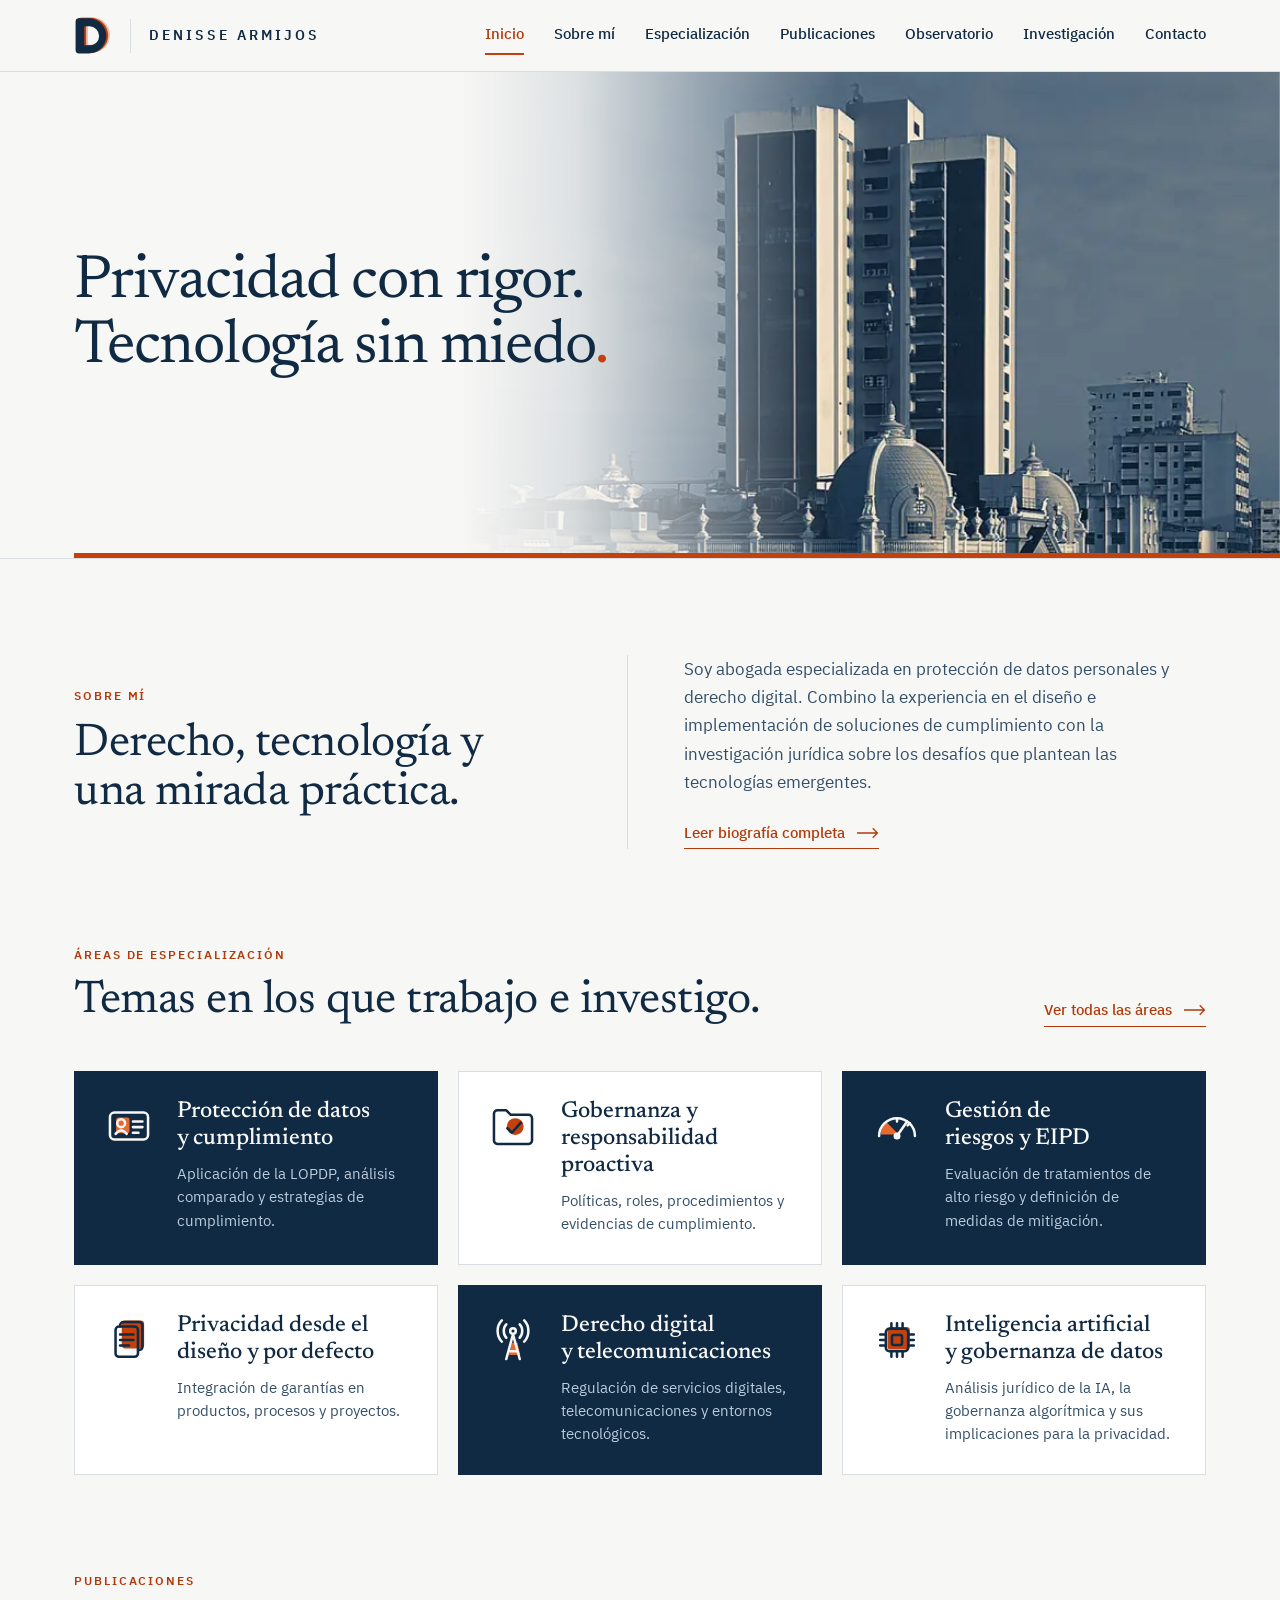
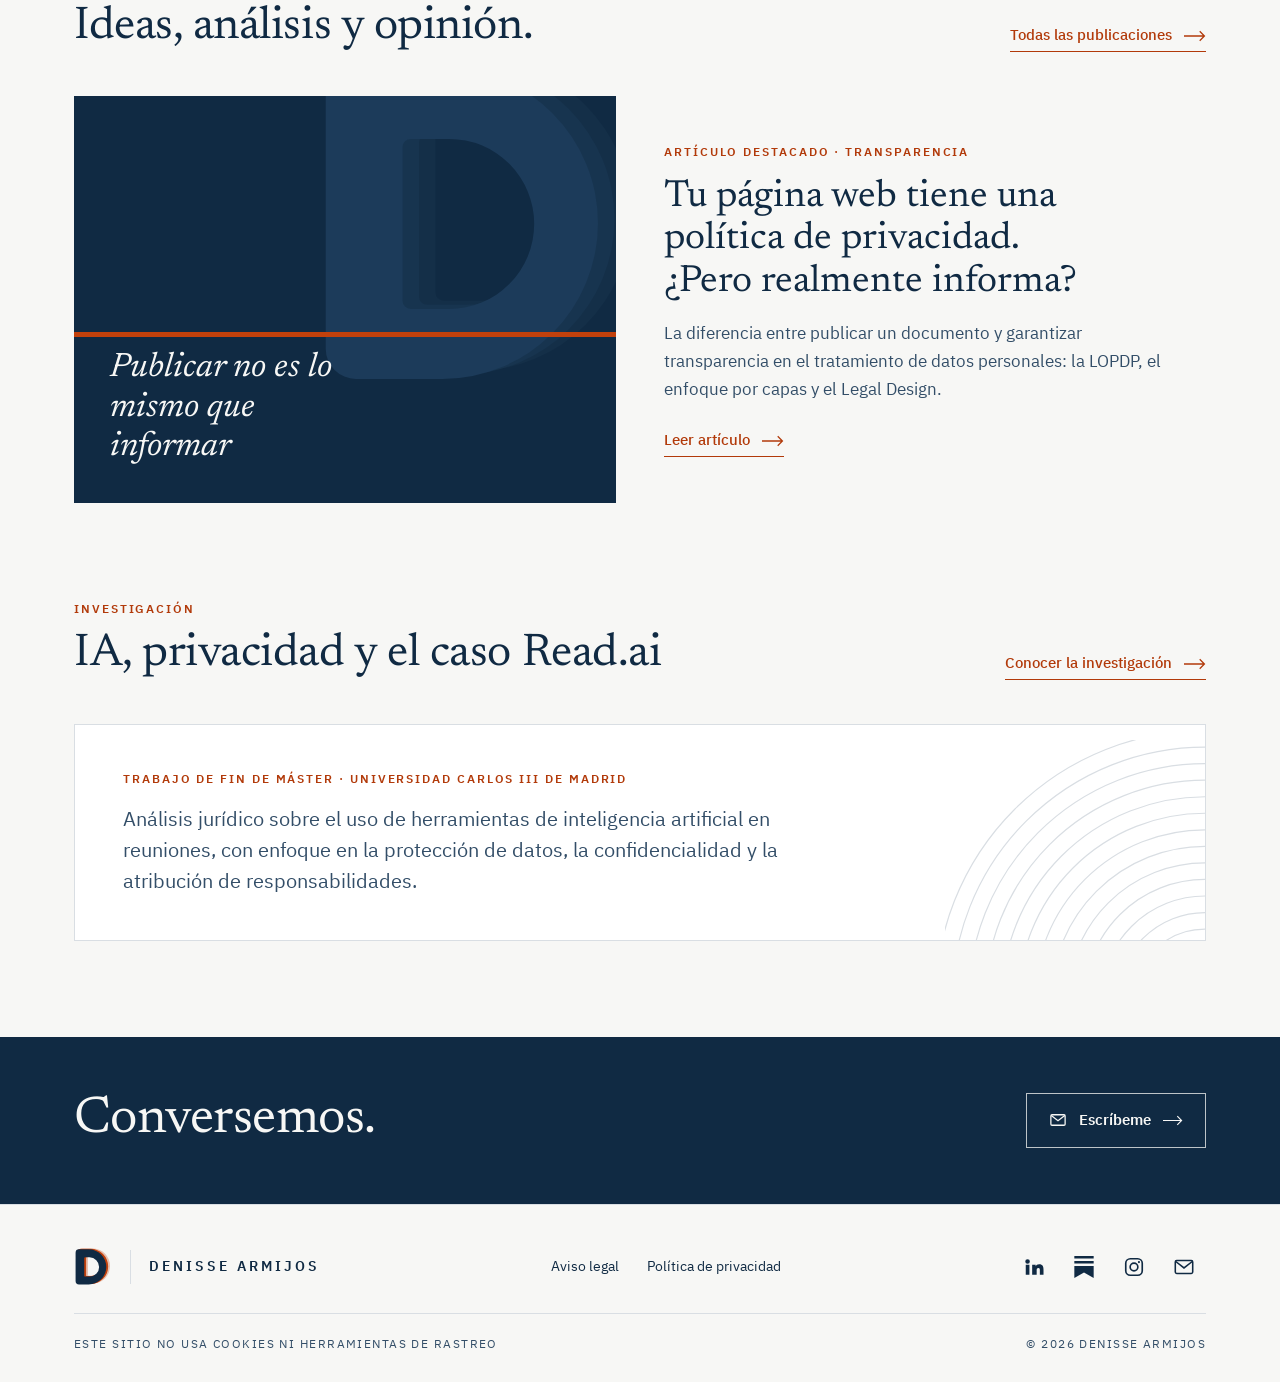
==== index.html @ 83d8320b "Pie como la cabecera, Substack en redes y Publicaciones e Investigación como secciones separadas Co-" ====
<!doctype html>
<html lang="es">
<head>
<meta charset="utf-8">
<meta name="viewport" content="width=device-width, initial-scale=1, viewport-fit=cover">
<title>Denisse Armijos · Protección de datos y derecho digital</title>
<meta name="description" content="Denisse Armijos, abogada ecuatoriana especializada en protección de datos personales, privacidad y derecho digital. Privacidad con rigor. Tecnología sin miedo.">
<meta name="author" content="Denisse Armijos">
<meta name="theme-color" content="#102A43">
<meta property="og:type" content="website">
<meta property="og:title" content="Denisse Armijos · Protección de datos y derecho digital">
<meta property="og:description" content="Denisse Armijos, abogada ecuatoriana especializada en protección de datos personales, privacidad y derecho digital. Privacidad con rigor. Tecnología sin miedo.">
<meta property="og:url" content="https://darmijosflores.github.io/">
<meta property="og:image" content="https://darmijosflores.github.io/og-image.png">
<meta property="og:locale" content="es_EC">
<meta name="twitter:card" content="summary_large_image">
<link rel="canonical" href="https://darmijosflores.github.io/">
<link rel="stylesheet" href="fonts.css">
<link rel="stylesheet" href="styles.css">
<link rel="icon" href="favicon.svg" type="image/svg+xml">
<link rel="apple-touch-icon" href="apple-touch-icon.png">
<script>if('IntersectionObserver' in window && !matchMedia('(prefers-reduced-motion: reduce)').matches) document.documentElement.classList.add('anim');</script>
<style>.lead-art { aspect-ratio: 4 / 3; max-width: 100%; background: var(--tinta); position: relative; overflow: hidden; display: flex; align-items: flex-end; padding: 24px; }
.lead-art .big-d { position: absolute; right: -6%; top: -12%; width: 62%; height: auto; aspect-ratio: 245 / 252; color: #1C3B5A; --d1: #17344F; --d2: #142F48; }
.lead-art .art-rule { position: absolute; left: 0; right: 0; top: 58%; height: 5px; background: var(--senal); }
.lead-art span { position: relative; font-family: var(--display); font-style: italic; color: var(--papel); font-size: clamp(19px, 2vw, 26px); line-height: 1.15; max-width: 14ch; }

/* Portada: titular en azul sobre papel a la izquierda; la fotografía de Guayaquil ocupa la derecha
   y se funde con el papel. Al hacer scroll, la foto se desplaza más despacio que la página. */
.hero { position: relative; overflow: hidden; background: var(--papel); border-bottom: 1px solid var(--niebla); }
.hero .photo { position: absolute; top: 0; bottom: 0; right: 0; width: 64%; overflow: hidden; }
.hero .photo img { width: 100%; height: 118%; object-fit: cover; object-position: 50% 35%; will-change: transform; }
.hero .photo::after { content: ""; position: absolute; inset: 0; background: linear-gradient(90deg, var(--papel) 0%, rgba(247,247,245,.85) 14%, rgba(247,247,245,0) 46%); }
.hero .wrap { position: relative; z-index: 1; min-height: clamp(400px, 38vw, 540px); display: flex; flex-direction: column; justify-content: center; padding-block: 64px; }
.hero h1 { font-family: var(--display); font-weight: 400; font-size: clamp(40px, 4.8vw, 68px); line-height: 1.06; letter-spacing: -.02em; margin: 0; }
.hero h1 .l { display: block; white-space: nowrap; }
@media (max-width: 760px) { .hero h1 .l { white-space: normal; } }
.hero h1 .punto { color: var(--senal); }
.hero .lede { margin: 26px 0 0; max-width: 34ch; font-size: 18px; line-height: 1.5; color: var(--texto-2); }
.hero .line { position: absolute; z-index: 1; left: var(--rule-left, 24px); right: 0; bottom: 0; height: 5px; background: var(--senal); transform-origin: left; }
@media (min-width: 1228px) { .hero .line { --rule-left: calc((100vw - var(--max)) / 2 + 24px); } }
.anim .hero h1 .l, .anim .hero .lede { opacity: 0; transform: translateY(18px); animation: sube .9s cubic-bezier(.2,.7,.2,1) forwards; }
.anim .hero h1 .l:nth-child(2) { animation-delay: .12s; }
.anim .hero .lede { animation-delay: .3s; }
.anim .hero .line { transform: scaleX(0); animation: traza 1.2s .35s cubic-bezier(.6,0,.2,1) forwards; }
@keyframes sube { to { opacity: 1; transform: none; } }
@keyframes traza { to { transform: scaleX(1); } }
@media (max-width: 760px) {
  .hero .photo { position: relative; width: 100%; height: 240px; }
  .hero .photo img { height: 130%; }
  .hero .photo::after { background: linear-gradient(180deg, rgba(247,247,245,0) 55%, rgba(247,247,245,.0) 100%); }
  .hero .wrap { min-height: 0; padding-block: 44px 52px; }
  .hero .line { --rule-left: 16px; height: 4px; }
}

/* Sobre mí */
.about { display: grid; grid-template-columns: minmax(0, 1fr) 1px minmax(0, 1.05fr); gap: 56px; align-items: center; }
.about .kicker { display: block; margin-bottom: 14px; }
.about .sep { align-self: stretch; background: var(--niebla); }
.about p { margin: 0 0 22px; color: var(--texto-2); max-width: 54ch; }
@media (max-width: 860px) { .about { grid-template-columns: 1fr; gap: 24px; } .about .sep { display: none; } }

/* Publicaciones */
.feature { display: grid; grid-template-columns: minmax(0, 1fr) minmax(0, 1fr); gap: 48px; align-items: center; text-decoration: none; }
.feature .lead-art { padding: 36px; }
.feature .lead-art span { font-size: clamp(24px, 2.8vw, 34px); }
.feature .k2 { display: block; margin-bottom: 14px; }
.feature h3 { font-family: var(--display); font-weight: 400; font-size: clamp(28px, 3vw, 38px); line-height: 1.12; margin: 0 0 16px; text-wrap: balance; }
.feature p { margin: 0 0 22px; color: var(--texto-2); max-width: 52ch; }
.feature:hover h3 { text-decoration: underline; text-decoration-color: var(--senal); text-underline-offset: 6px; }
.feature .more { pointer-events: none; }
@media (max-width: 860px) { .feature { grid-template-columns: 1fr; gap: 28px; } }

/* Investigación */
.research { position: relative; overflow: hidden; background: var(--blanco); border: 1px solid var(--niebla); padding: 44px 48px; display: grid; gap: 14px; }
.research .kicker { position: relative; }
.research p { margin: 0; color: var(--texto-2); font-size: clamp(17px, 1.6vw, 20px); line-height: 1.55; max-width: 56ch; position: relative; }
.research .arcs { position: absolute; right: 0; bottom: -60px; width: 260px; height: 260px; color: var(--niebla); pointer-events: none; }
@media (max-width: 600px) { .research { padding: 28px 22px 72px; } .research .arcs { width: 160px; height: 160px; bottom: -40px; } }
</style>
</head>
<body>
<svg width="0" height="0" style="position:absolute" aria-hidden="true">
  <symbol id="logo-d" viewBox="90 68 245 252">
    <path style="fill:var(--d2,#E7C0AF)" fill-rule="evenodd" transform="translate(24,-6)" d="M122 83 H185 A113.5 113.5 0 0 1 185 310 H122 A22 22 0 0 1 100 288 V105 A22 22 0 0 1 122 83 Z M162 135 H190 A62 62 0 0 1 190 259 H162 A6 6 0 0 1 156 253 V141 A6 6 0 0 1 162 135 Z"/>
    <path style="fill:var(--d1,#C2410C)" fill-rule="evenodd" transform="translate(12,-3)" d="M122 83 H185 A113.5 113.5 0 0 1 185 310 H122 A22 22 0 0 1 100 288 V105 A22 22 0 0 1 122 83 Z M162 135 H190 A62 62 0 0 1 190 259 H162 A6 6 0 0 1 156 253 V141 A6 6 0 0 1 162 135 Z"/>
    <path fill="currentColor" fill-rule="evenodd" d="M122 83 H185 A113.5 113.5 0 0 1 185 310 H122 A22 22 0 0 1 100 288 V105 A22 22 0 0 1 122 83 Z M162 135 H190 A62 62 0 0 1 190 259 H162 A6 6 0 0 1 156 253 V141 A6 6 0 0 1 162 135 Z"/>
  </symbol>
  <symbol id="arrow" viewBox="0 0 28 14"><path d="M0 7h26M20 1l6 6-6 6" fill="none" stroke="currentColor" stroke-width="1.6"/></symbol>
  <symbol id="cal" viewBox="0 0 18 18"><rect x="1.5" y="3" width="15" height="13" fill="none" stroke="currentColor" stroke-width="1.3"/><path d="M1.5 7h15M5.5 1v4M12.5 1v4" stroke="currentColor" stroke-width="1.3"/></symbol>
  <symbol id="mail" viewBox="0 0 24 24"><rect x="2.5" y="5" width="19" height="14" rx="1.5" fill="none" stroke="currentColor" stroke-width="1.7"/><path d="M3 6l9 7 9-7" fill="none" stroke="currentColor" stroke-width="1.7"/></symbol>
  <symbol id="linkedin" viewBox="0 0 24 24"><path fill="currentColor" d="M4.98 3.5a2.5 2.5 0 1 1 0 5 2.5 2.5 0 0 1 0-5zM3 9.5h4v11H3zM10 9.5h3.8v1.6h.06c.53-1 1.83-2.06 3.76-2.06 4.02 0 4.76 2.6 4.76 6v5.46h-4v-4.84c0-1.16-.02-2.64-1.6-2.64-1.62 0-1.86 1.26-1.86 2.56v4.92H10z"/></symbol>
  <symbol id="substack" viewBox="0 0 24 24"><path fill="currentColor" d="M22.54 8.24H1.46V5.41h21.08v2.83zM1.46 10.81V24L12 18.11 22.54 24V10.81H1.46zM22.54 0H1.46v2.84h21.08V0z"/></symbol>
  <symbol id="instagram" viewBox="0 0 24 24"><rect x="3" y="3" width="18" height="18" rx="5" fill="none" stroke="currentColor" stroke-width="1.8"/><circle cx="12" cy="12" r="4.2" fill="none" stroke="currentColor" stroke-width="1.8"/><circle cx="17.4" cy="6.6" r="1.2" fill="currentColor"/></symbol>
  <symbol id="copy" viewBox="0 0 24 24"><rect x="8" y="8" width="13" height="13" fill="none" stroke="currentColor" stroke-width="1.7"/><path d="M16 8V3H3v13h5" fill="none" stroke="currentColor" stroke-width="1.7"/></symbol>
  <symbol id="i-datos-personales" viewBox="0 0 100 100"><g style="fill:var(--ic-fill,#C2410C)" transform="translate(3,-3)"><rect x="24" y="38" width="24" height="28" rx="4"/></g><g style="fill:none;stroke:var(--ic-line,#102A43);stroke-width:4.5;stroke-linecap:round;stroke-linejoin:round"><rect x="16" y="26" width="68" height="48" rx="8"/><circle cx="36" cy="45" r="7"/><path d="M26 64 Q36 52 46 64"/><path d="M57 42 H74 M57 52 H74 M57 62 H67"/></g></symbol>
  <symbol id="i-politica-por-capas" viewBox="0 0 100 100"><g style="fill:var(--ic-fill,#C2410C)" transform="translate(3,-3)"><rect x="34" y="18" width="40" height="50" rx="6"/></g><g style="fill:none;stroke:var(--ic-line,#102A43);stroke-width:4.5;stroke-linecap:round;stroke-linejoin:round"><path d="M34 26 V24 a6 6 0 0 1 6 -6 H68 a6 6 0 0 1 6 6 V62 a6 6 0 0 1 -6 6 H66"/><rect x="26" y="26" width="40" height="54" rx="6"/><path d="M34 40 H58 M34 50 H58 M34 60 H50"/></g></symbol>
  <symbol id="i-base-legal" viewBox="0 0 100 100"><g style="fill:var(--ic-fill,#C2410C)" transform="translate(3,-3)"><rect x="30" y="62" width="40" height="18" rx="4"/></g><g style="fill:none;stroke:var(--ic-line,#102A43);stroke-width:4.5;stroke-linecap:round;stroke-linejoin:round"><path d="M64 16 H32 a6 6 0 0 0 -6 6 V78 a6 6 0 0 0 6 6 H68 a6 6 0 0 0 6 -6 V26 Z M64 16 V26 H74"/><path d="M56 30 C54 26 44 26 44 31 C44 36 56 36 56 41 C56 45 52 47 48 47"/><path d="M44 54 C46 58 56 58 56 53 C56 48 44 48 44 43 C44 39 48 37 52 37"/><path d="M36 72 H64"/></g></symbol>
  <symbol id="i-evidencia" viewBox="0 0 100 100"><g style="fill:var(--ic-fill,#C2410C)" transform="translate(3,-3)"><circle cx="51" cy="54" r="15"/></g><g style="fill:none;stroke:var(--ic-line,#102A43);stroke-width:4.5;stroke-linecap:round;stroke-linejoin:round"><path d="M16 76 V28 a6 6 0 0 1 6 -6 H38 L46 30 H78 a6 6 0 0 1 6 6 V76 a6 6 0 0 1 -6 6 H22 a6 6 0 0 1 -6 -6 Z"/><path d="M40 54 L48 62 L64 44"/></g></symbol>
  <symbol id="i-evaluacion-de-impacto" viewBox="0 0 100 100"><g style="fill:var(--ic-fill,#C2410C)" transform="translate(3,-3)"><path d="M50 68 L18 68 A32 32 0 0 1 27.4 45.4 Z"/></g><g style="fill:none;stroke:var(--ic-line,#102A43);stroke-width:4.5;stroke-linecap:round;stroke-linejoin:round"><path d="M18 68 A32 32 0 0 1 82 68"/><path d="M50 68 L68 42"/><circle cx="50" cy="68" r="4"/><path d="M50 36 V42 M73 45 L69 49"/></g></symbol>
  <symbol id="i-riesgo" viewBox="0 0 100 100"><g style="fill:var(--ic-fill,#C2410C)" transform="translate(3,-3)"><path d="M32 60 H68 L78 78 H22 Z"/></g><g style="fill:none;stroke:var(--ic-line,#102A43);stroke-width:4.5;stroke-linecap:round;stroke-linejoin:round"><path d="M50 16 L86 80 H14 Z"/><path d="M50 38 V56 M50 68 V68.5"/></g></symbol>
  <symbol id="i-contrato-con-encargado" viewBox="0 0 100 100"><g style="fill:var(--ic-fill,#C2410C)" transform="translate(3,-3)"><rect x="54" y="30" width="32" height="44" rx="5"/></g><g style="fill:none;stroke:var(--ic-line,#102A43);stroke-width:4.5;stroke-linecap:round;stroke-linejoin:round"><rect x="14" y="26" width="32" height="44" rx="5"/><rect x="54" y="30" width="32" height="44" rx="5"/><path d="M21 38 H39 M21 47 H39 M61 42 H79 M61 51 H79"/><path d="M38 62 Q50 80 62 66"/></g></symbol>
  <symbol id="i-inteligencia-artificial" viewBox="0 0 100 100"><g style="fill:var(--ic-fill,#C2410C)" transform="translate(3,-3)"><rect x="30" y="30" width="40" height="40" rx="6"/></g><g style="fill:none;stroke:var(--ic-line,#102A43);stroke-width:4.5;stroke-linecap:round;stroke-linejoin:round"><rect x="30" y="30" width="40" height="40" rx="6"/><rect x="41" y="41" width="18" height="18" rx="3"/><path d="M40 30 V20 M50 30 V20 M60 30 V20 M40 70 V80 M50 70 V80 M60 70 V80 M30 40 H20 M30 50 H20 M30 60 H20 M70 40 H80 M70 50 H80 M70 60 H80"/></g></symbol>
  <symbol id="i-ciberseguridad" viewBox="0 0 100 100"><g style="fill:var(--ic-fill,#C2410C)" transform="translate(3,-3)"><circle cx="34" cy="50" r="14"/></g><g style="fill:none;stroke:var(--ic-line,#102A43);stroke-width:4.5;stroke-linecap:round;stroke-linejoin:round"><circle cx="34" cy="50" r="14"/><circle cx="34" cy="50" r="4"/><path d="M48 50 H84 M72 50 V62 M82 50 V58"/></g></symbol>
  <symbol id="i-conectividad" viewBox="0 0 100 100"><g style="fill:var(--ic-fill,#C2410C)" transform="translate(3,-3)"><path d="M45 58 L40 80 H60 L55 58 Z"/></g><g style="fill:none;stroke:var(--ic-line,#102A43);stroke-width:4.5;stroke-linecap:round;stroke-linejoin:round"><circle cx="50" cy="34" r="5"/><path d="M50 40 L38 84 M50 40 L62 84 M42 70 H58"/><path d="M38 22 C32 28 32 40 38 46 M30 15 C20 25 20 43 30 53 M62 22 C68 28 68 40 62 46 M70 15 C80 25 80 43 70 53"/></g></symbol>
  <symbol id="i-resolucion-de-autoridad" viewBox="0 0 100 100"><g style="fill:var(--ic-fill,#C2410C)" transform="translate(3,-3)"><circle cx="62" cy="68" r="11"/></g><g style="fill:none;stroke:var(--ic-line,#102A43);stroke-width:4.5;stroke-linecap:round;stroke-linejoin:round"><path d="M64 16 H32 a6 6 0 0 0 -6 6 V78 a6 6 0 0 0 6 6 H68 a6 6 0 0 0 6 -6 V26 Z M64 16 V26 H74"/><path d="M34 34 H56 M34 44 H66 M34 54 H58"/><circle cx="62" cy="68" r="11"/><path d="M57 68 L61 72 L68 64"/></g></symbol>
  <symbol id="i-analisis" viewBox="0 0 100 100"><g style="fill:var(--ic-fill,#C2410C)" transform="translate(3,-3)"><circle cx="42" cy="42" r="18"/></g><g style="fill:none;stroke:var(--ic-line,#102A43);stroke-width:4.5;stroke-linecap:round;stroke-linejoin:round"><circle cx="42" cy="42" r="22"/><path d="M58 58 L82 82 M32 38 a11 11 0 0 1 11 -9"/></g></symbol>
</svg>

<a class="skip" href="#contenido">Saltar al contenido</a>
<header class="site" id="top">
  <div class="wrap">
    <a class="brand" href="./" aria-label="Denisse Armijos, inicio">
      <svg class="mark" aria-hidden="true"><use href="#logo-d"/></svg>
      <span class="sep" aria-hidden="true"></span>
      <span class="name">Denisse Armijos</span>
    </a>
    <nav class="main" aria-label="Principal">
      <a href="./" aria-current="page">Inicio</a>
      <a href="perfil.html">Sobre mí</a>
      <a href="especializacion.html">Especialización</a>
      <a href="publicaciones.html">Publicaciones</a>
      <a href="observatorio.html">Observatorio</a>
      <a href="investigacion.html">Investigación</a>
      <a href="contacto.html">Contacto</a>
    </nav>
    <button class="menu-btn" id="menu-btn" type="button" aria-label="Abrir menú" aria-expanded="false" aria-controls="mobile-nav">
      <svg viewBox="0 0 28 20" aria-hidden="true"><path d="M0 1h28M0 10h28M0 19h28" stroke="currentColor" stroke-width="2"/></svg>
    </button>
  </div>
  <nav class="mobile-nav" id="mobile-nav" aria-label="Menú móvil">
    <div class="wrap">
      <a href="./" aria-current="page">Inicio</a>
      <a href="perfil.html">Sobre mí</a>
      <a href="especializacion.html">Especialización</a>
      <a href="publicaciones.html">Publicaciones</a>
      <a href="observatorio.html">Observatorio</a>
      <a href="investigacion.html">Investigación</a>
      <a href="contacto.html">Contacto</a>
    </div>
  </nav>
</header>

<main id="contenido">
<section class="hero" aria-label="Presentación">
    <div class="photo" aria-hidden="true">
      <picture>
        <source media="(max-width: 760px)" type="image/webp" srcset="img/banner-guayaquil-movil.webp">
        <source media="(max-width: 760px)" srcset="img/banner-guayaquil-movil.jpg">
        <source type="image/webp" srcset="img/banner-guayaquil-1100.webp 1100w, img/banner-guayaquil.webp 1920w" sizes="64vw">
        <img id="hero-img" src="img/banner-guayaquil.jpg" srcset="img/banner-guayaquil-1100.jpg 1100w, img/banner-guayaquil.jpg 1920w" sizes="64vw" width="1920" height="914" alt="" fetchpriority="high">
      </picture>
    </div>
    <div class="wrap">
      <h1><span class="l">Privacidad con rigor.</span> <span class="l">Tecnología sin miedo<span class="punto">.</span></span></h1>
    </div>
    <div class="line" aria-hidden="true"></div>
  </section>

  <section class="sec" aria-labelledby="sobre-mi">
    <div class="wrap about">
      <div data-reveal>
        <span class="kicker">Sobre mí</span>
        <h2 class="h2" id="sobre-mi">Derecho, tecnología y una mirada práctica.</h2>
      </div>
      <span class="sep" aria-hidden="true"></span>
      <div data-reveal style="--d:.12s">
        <p>Soy abogada especializada en protección de datos personales y derecho digital. Combino la experiencia en el diseño e implementación de soluciones de cumplimiento con la investigación jurídica sobre los desafíos que plantean las tecnologías emergentes.</p>
        <a class="more" href="perfil.html">Leer biografía completa <svg aria-hidden="true"><use href="#arrow"/></svg></a>
      </div>
    </div>
  </section>

  <section class="sec" aria-labelledby="areas-t" style="padding-top:0">
    <div class="wrap">
      <div class="sec-head" data-reveal>
        <div><span class="kicker">Áreas de especialización</span><h2 id="areas-t">Temas en los que trabajo e investigo.</h2></div>
        <a class="more" href="especializacion.html">Ver todas las áreas <svg aria-hidden="true"><use href="#arrow"/></svg></a>
      </div>
      <div class="areas">
        <a class="area dark" href="especializacion.html#proteccion-de-datos" data-reveal style="--d:0.00s"><svg class="ico" aria-hidden="true"><use href="#i-datos-personales"/></svg><h3>Protección de datos y cumplimiento</h3><p>Aplicación de la LOPDP, análisis comparado y estrategias de cumplimiento.</p></a>
        <a class="area" href="especializacion.html#gobernanza" data-reveal style="--d:0.08s"><svg class="ico" aria-hidden="true"><use href="#i-evidencia"/></svg><h3>Gobernanza y responsabilidad proactiva</h3><p>Políticas, roles, procedimientos y evidencias de cumplimiento.</p></a>
        <a class="area dark" href="especializacion.html#riesgos" data-reveal style="--d:0.16s"><svg class="ico" aria-hidden="true"><use href="#i-evaluacion-de-impacto"/></svg><h3>Gestión de riesgos y EIPD</h3><p>Evaluación de tratamientos de alto riesgo y definición de medidas de mitigación.</p></a>
        <a class="area" href="especializacion.html#privacidad-desde-el-diseno" data-reveal style="--d:0.00s"><svg class="ico" aria-hidden="true"><use href="#i-politica-por-capas"/></svg><h3>Privacidad desde el diseño y por defecto</h3><p>Integración de garantías en productos, procesos y proyectos.</p></a>
        <a class="area dark" href="especializacion.html#derecho-digital" data-reveal style="--d:0.08s"><svg class="ico" aria-hidden="true"><use href="#i-conectividad"/></svg><h3>Derecho digital y telecomunicaciones</h3><p>Regulación de servicios digitales, telecomunicaciones y entornos tecnológicos.</p></a>
        <a class="area" href="especializacion.html#inteligencia-artificial" data-reveal style="--d:0.16s"><svg class="ico" aria-hidden="true"><use href="#i-inteligencia-artificial"/></svg><h3>Inteligencia artificial y gobernanza de datos</h3><p>Análisis jurídico de la IA, la gobernanza algorítmica y sus implicaciones para la privacidad.</p></a>
      </div>
    </div>
  </section>

  <section class="sec" aria-labelledby="pub-t" style="padding-top:0">
    <div class="wrap">
      <div class="sec-head" data-reveal>
        <div><span class="kicker">Publicaciones</span><h2 id="pub-t">Ideas, análisis y opinión.</h2></div>
        <a class="more" href="publicaciones.html">Todas las publicaciones <svg aria-hidden="true"><use href="#arrow"/></svg></a>
      </div>
      <a class="feature" href="publicaciones/politicas-de-privacidad.html" data-reveal>
        <div class="lead-art" aria-hidden="true">
          <svg class="big-d"><use href="#logo-d"/></svg>
          <div class="art-rule"></div>
          <span>Publicar no es lo mismo que informar</span>
        </div>
        <div>
          <span class="kicker k2">Artículo destacado · Transparencia</span>
          <h3>Tu página web tiene una política de privacidad. ¿Pero realmente informa?</h3>
          <p>La diferencia entre publicar un documento y garantizar transparencia en el tratamiento de datos personales: la LOPDP, el enfoque por capas y el Legal Design.</p>
          <span class="more">Leer artículo <svg aria-hidden="true"><use href="#arrow"/></svg></span>
        </div>
      </a>
    </div>
  </section>

  <section class="sec" aria-labelledby="inv-t" style="padding-top:0">
    <div class="wrap">
      <div class="sec-head" data-reveal>
        <div><span class="kicker">Investigación</span><h2 id="inv-t">IA, privacidad y el caso Read.ai</h2></div>
        <a class="more" href="investigacion.html">Conocer la investigación <svg aria-hidden="true"><use href="#arrow"/></svg></a>
      </div>
      <div class="research" data-reveal>
        <svg class="arcs" viewBox="0 0 220 220" aria-hidden="true"><g fill="none" stroke="currentColor" stroke-width="1"><circle cx="220" cy="220" r="60"/><circle cx="220" cy="220" r="74"/><circle cx="220" cy="220" r="88"/><circle cx="220" cy="220" r="102"/><circle cx="220" cy="220" r="116"/><circle cx="220" cy="220" r="130"/><circle cx="220" cy="220" r="144"/><circle cx="220" cy="220" r="158"/><circle cx="220" cy="220" r="172"/><circle cx="220" cy="220" r="186"/><circle cx="220" cy="220" r="200"/><circle cx="220" cy="220" r="214"/><circle cx="220" cy="220" r="228"/></g></svg>
        <span class="kicker">Trabajo de Fin de Máster · Universidad Carlos III de Madrid</span>
        <p>Análisis jurídico sobre el uso de herramientas de inteligencia artificial en reuniones, con enfoque en la protección de datos, la confidencialidad y la atribución de responsabilidades.</p>
      </div>
    </div>
  </section>
</main>

<section class="talk" aria-labelledby="conversemos">
  <div class="wrap">
    <h2 id="conversemos" data-reveal>Conversemos.</h2>
    <a class="btn ghost" href="contacto.html" data-reveal style="--d:.1s"><svg aria-hidden="true"><use href="#mail"/></svg>Escríbeme <svg class="arr" aria-hidden="true"><use href="#arrow"/></svg></a>
  </div>
</section>

<footer class="site">
  <div class="wrap">
    <a class="f-brand" href="./" aria-label="Denisse Armijos, inicio">
      <svg class="mark" aria-hidden="true"><use href="#logo-d"/></svg>
      <span class="sep" aria-hidden="true"></span>
      <span class="name">Denisse Armijos</span>
    </a>
    <nav class="f-links" aria-label="Información legal">
      <a href="aviso-legal.html">Aviso legal</a>
      <a href="privacidad.html">Política de privacidad</a>
    </nav>
    <div class="f-social">
      <a href="https://www.linkedin.com/in/darmijos/" target="_blank" rel="noopener" aria-label="LinkedIn de Denisse Armijos"><svg aria-hidden="true"><use href="#linkedin"/></svg></a>
      <a href="https://substack.com/@denissearmijospdp" target="_blank" rel="noopener" aria-label="Substack de Denisse Armijos"><svg aria-hidden="true"><use href="#substack"/></svg></a>
      <a href="https://www.instagram.com/denissearmijospdp/" target="_blank" rel="noopener" aria-label="Instagram de Denisse Armijos"><svg aria-hidden="true"><use href="#instagram"/></svg></a>
      <a href="mailto:darmijosflores@gmail.com" aria-label="Escribir a Denisse Armijos"><svg aria-hidden="true"><use href="#mail"/></svg></a>
    </div>
    <div class="f-note"><span>Este sitio no usa cookies ni herramientas de rastreo</span><span>© 2026 Denisse Armijos</span></div>
  </div>
</footer>

<script src="site.js" defer></script>
</body>
</html>
---- fonts.css ----
/* Tipografías alojadas en el propio sitio: no se conecta a servicios de terceros. Licencia SIL Open Font License 1.1. */
@font-face {
  font-family: 'Newsreader';
  font-style: normal;
  font-weight: 400;
  font-display: swap;
  src: url(fonts/newsreader-latin-ext-400-normal.woff2) format('woff2');
  unicode-range: U+0100-02AF,U+0304,U+0308,U+0329,U+1E00-1E9F,U+1EF2-1EFF,U+2020,U+20A0-20AB,U+20AD-20C0,U+2113,U+2C60-2C7F,U+A720-A7FF;
}
@font-face {
  font-family: 'Newsreader';
  font-style: normal;
  font-weight: 400;
  font-display: swap;
  src: url(fonts/newsreader-latin-400-normal.woff2) format('woff2');
  unicode-range: U+0000-00FF,U+0131,U+0152-0153,U+02BB-02BC,U+02C6,U+02DA,U+02DC,U+0304,U+0308,U+0329,U+2000-206F,U+2074,U+20AC,U+2122,U+2191,U+2193,U+2212,U+2215,U+FEFF,U+FFFD;
}
@font-face {
  font-family: 'Newsreader';
  font-style: normal;
  font-weight: 500;
  font-display: swap;
  src: url(fonts/newsreader-latin-ext-500-normal.woff2) format('woff2');
  unicode-range: U+0100-02AF,U+0304,U+0308,U+0329,U+1E00-1E9F,U+1EF2-1EFF,U+2020,U+20A0-20AB,U+20AD-20C0,U+2113,U+2C60-2C7F,U+A720-A7FF;
}
@font-face {
  font-family: 'Newsreader';
  font-style: normal;
  font-weight: 500;
  font-display: swap;
  src: url(fonts/newsreader-latin-500-normal.woff2) format('woff2');
  unicode-range: U+0000-00FF,U+0131,U+0152-0153,U+02BB-02BC,U+02C6,U+02DA,U+02DC,U+0304,U+0308,U+0329,U+2000-206F,U+2074,U+20AC,U+2122,U+2191,U+2193,U+2212,U+2215,U+FEFF,U+FFFD;
}
@font-face {
  font-family: 'Newsreader';
  font-style: normal;
  font-weight: 600;
  font-display: swap;
  src: url(fonts/newsreader-latin-ext-600-normal.woff2) format('woff2');
  unicode-range: U+0100-02AF,U+0304,U+0308,U+0329,U+1E00-1E9F,U+1EF2-1EFF,U+2020,U+20A0-20AB,U+20AD-20C0,U+2113,U+2C60-2C7F,U+A720-A7FF;
}
@font-face {
  font-family: 'Newsreader';
  font-style: normal;
  font-weight: 600;
  font-display: swap;
  src: url(fonts/newsreader-latin-600-normal.woff2) format('woff2');
  unicode-range: U+0000-00FF,U+0131,U+0152-0153,U+02BB-02BC,U+02C6,U+02DA,U+02DC,U+0304,U+0308,U+0329,U+2000-206F,U+2074,U+20AC,U+2122,U+2191,U+2193,U+2212,U+2215,U+FEFF,U+FFFD;
}
@font-face {
  font-family: 'Newsreader';
  font-style: italic;
  font-weight: 400;
  font-display: swap;
  src: url(fonts/newsreader-latin-ext-400-italic.woff2) format('woff2');
  unicode-range: U+0100-02AF,U+0304,U+0308,U+0329,U+1E00-1E9F,U+1EF2-1EFF,U+2020,U+20A0-20AB,U+20AD-20C0,U+2113,U+2C60-2C7F,U+A720-A7FF;
}
@font-face {
  font-family: 'Newsreader';
  font-style: italic;
  font-weight: 400;
  font-display: swap;
  src: url(fonts/newsreader-latin-400-italic.woff2) format('woff2');
  unicode-range: U+0000-00FF,U+0131,U+0152-0153,U+02BB-02BC,U+02C6,U+02DA,U+02DC,U+0304,U+0308,U+0329,U+2000-206F,U+2074,U+20AC,U+2122,U+2191,U+2193,U+2212,U+2215,U+FEFF,U+FFFD;
}
@font-face {
  font-family: 'Newsreader';
  font-style: italic;
  font-weight: 500;
  font-display: swap;
  src: url(fonts/newsreader-latin-ext-500-italic.woff2) format('woff2');
  unicode-range: U+0100-02AF,U+0304,U+0308,U+0329,U+1E00-1E9F,U+1EF2-1EFF,U+2020,U+20A0-20AB,U+20AD-20C0,U+2113,U+2C60-2C7F,U+A720-A7FF;
}
@font-face {
  font-family: 'Newsreader';
  font-style: italic;
  font-weight: 500;
  font-display: swap;
  src: url(fonts/newsreader-latin-500-italic.woff2) format('woff2');
  unicode-range: U+0000-00FF,U+0131,U+0152-0153,U+02BB-02BC,U+02C6,U+02DA,U+02DC,U+0304,U+0308,U+0329,U+2000-206F,U+2074,U+20AC,U+2122,U+2191,U+2193,U+2212,U+2215,U+FEFF,U+FFFD;
}
@font-face {
  font-family: 'IBM Plex Sans';
  font-style: normal;
  font-weight: 400;
  font-display: swap;
  src: url(fonts/ibm-plex-sans-latin-ext-400-normal.woff2) format('woff2');
  unicode-range: U+0100-02AF,U+0304,U+0308,U+0329,U+1E00-1E9F,U+1EF2-1EFF,U+2020,U+20A0-20AB,U+20AD-20C0,U+2113,U+2C60-2C7F,U+A720-A7FF;
}
@font-face {
  font-family: 'IBM Plex Sans';
  font-style: normal;
  font-weight: 400;
  font-display: swap;
  src: url(fonts/ibm-plex-sans-latin-400-normal.woff2) format('woff2');
  unicode-range: U+0000-00FF,U+0131,U+0152-0153,U+02BB-02BC,U+02C6,U+02DA,U+02DC,U+0304,U+0308,U+0329,U+2000-206F,U+2074,U+20AC,U+2122,U+2191,U+2193,U+2212,U+2215,U+FEFF,U+FFFD;
}
@font-face {
  font-family: 'IBM Plex Sans';
  font-style: normal;
  font-weight: 500;
  font-display: swap;
  src: url(fonts/ibm-plex-sans-latin-ext-500-normal.woff2) format('woff2');
  unicode-range: U+0100-02AF,U+0304,U+0308,U+0329,U+1E00-1E9F,U+1EF2-1EFF,U+2020,U+20A0-20AB,U+20AD-20C0,U+2113,U+2C60-2C7F,U+A720-A7FF;
}
@font-face {
  font-family: 'IBM Plex Sans';
  font-style: normal;
  font-weight: 500;
  font-display: swap;
  src: url(fonts/ibm-plex-sans-latin-500-normal.woff2) format('woff2');
  unicode-range: U+0000-00FF,U+0131,U+0152-0153,U+02BB-02BC,U+02C6,U+02DA,U+02DC,U+0304,U+0308,U+0329,U+2000-206F,U+2074,U+20AC,U+2122,U+2191,U+2193,U+2212,U+2215,U+FEFF,U+FFFD;
}
@font-face {
  font-family: 'IBM Plex Sans';
  font-style: normal;
  font-weight: 600;
  font-display: swap;
  src: url(fonts/ibm-plex-sans-latin-ext-600-normal.woff2) format('woff2');
  unicode-range: U+0100-02AF,U+0304,U+0308,U+0329,U+1E00-1E9F,U+1EF2-1EFF,U+2020,U+20A0-20AB,U+20AD-20C0,U+2113,U+2C60-2C7F,U+A720-A7FF;
}
@font-face {
  font-family: 'IBM Plex Sans';
  font-style: normal;
  font-weight: 600;
  font-display: swap;
  src: url(fonts/ibm-plex-sans-latin-600-normal.woff2) format('woff2');
  unicode-range: U+0000-00FF,U+0131,U+0152-0153,U+02BB-02BC,U+02C6,U+02DA,U+02DC,U+0304,U+0308,U+0329,U+2000-206F,U+2074,U+20AC,U+2122,U+2191,U+2193,U+2212,U+2215,U+FEFF,U+FFFD;
}
@font-face {
  font-family: 'IBM Plex Sans';
  font-style: italic;
  font-weight: 400;
  font-display: swap;
  src: url(fonts/ibm-plex-sans-latin-ext-400-italic.woff2) format('woff2');
  unicode-range: U+0100-02AF,U+0304,U+0308,U+0329,U+1E00-1E9F,U+1EF2-1EFF,U+2020,U+20A0-20AB,U+20AD-20C0,U+2113,U+2C60-2C7F,U+A720-A7FF;
}
@font-face {
  font-family: 'IBM Plex Sans';
  font-style: italic;
  font-weight: 400;
  font-display: swap;
  src: url(fonts/ibm-plex-sans-latin-400-italic.woff2) format('woff2');
  unicode-range: U+0000-00FF,U+0131,U+0152-0153,U+02BB-02BC,U+02C6,U+02DA,U+02DC,U+0304,U+0308,U+0329,U+2000-206F,U+2074,U+20AC,U+2122,U+2191,U+2193,U+2212,U+2215,U+FEFF,U+FFFD;
}
---- styles.css ----
/* Estilos compartidos — marca Denisse Armijos
   Fondo papel, azul tinta para textos y bloques, un solo acento naranja ladrillo.
   Títulos en Newsreader, textos e interfaz en IBM Plex Sans. */
:root {
  --tinta: #102A43;        /* azul: textos, logotipo, bloques */
  --papel: #F7F7F5;        /* fondos */
  --senal: #C2410C;        /* naranja ladrillo: acento */
  --senal-texto: #B23A0A;  /* naranja para textos pequeños sobre claro */
  --senal-claro: #E8692F;  /* naranja sobre fondo azul */
  --senal-suave: #F4A27A;  /* etiquetas pequeñas sobre fondo azul */
  --niebla: #D9DEE3;       /* líneas y bordes */
  --blanco: #FFFFFF;
  --texto-2: #334E68;      /* texto secundario sobre claro */
  --texto-azul-2: #BCCCDC; /* texto secundario sobre azul */

  --display: "Newsreader", Georgia, "Times New Roman", serif;
  --body: "IBM Plex Sans", Arial, "Helvetica Neue", sans-serif;
  --max: 1180px;
  --gutter: max(24px, env(safe-area-inset-left, 0px));
  color-scheme: light;
}

* { box-sizing: border-box; }
img { max-width: 100%; display: block; }
[hidden] { display: none !important; }
html { scroll-behavior: smooth; }
body { margin: 0; background: var(--papel); color: var(--tinta); font-family: var(--body); font-size: 17px; line-height: 1.65; -webkit-font-smoothing: antialiased; }
a { color: inherit; }
a:focus-visible, button:focus-visible { outline: 2px solid var(--senal); outline-offset: 3px; }
.skip { position: absolute; left: -9999px; top: 0; background: var(--tinta); color: var(--papel); padding: 10px 16px; z-index: 50; }
.skip:focus { left: 16px; top: 16px; }

.wrap { max-width: var(--max); margin: 0 auto; padding-left: max(24px, env(safe-area-inset-left, 0px)); padding-right: max(24px, env(safe-area-inset-right, 0px)); }
@media (max-width: 480px) { .wrap { padding-left: max(16px, env(safe-area-inset-left, 0px)); padding-right: max(16px, env(safe-area-inset-right, 0px)); } }

.kicker { font-family: var(--body); font-size: 12px; font-weight: 600; letter-spacing: .16em; text-transform: uppercase; color: var(--senal-texto); }
.date { display: inline-flex; align-items: center; gap: 10px; font-size: 13px; font-weight: 600; letter-spacing: .14em; text-transform: uppercase; color: var(--texto-2); }
.date svg { width: 18px; height: 18px; flex: none; }

/* Isotipo e iconos: sus colores se controlan con variables */
.mark { --d1: var(--senal); --d2: #E7C0AF; color: var(--tinta); }
.mark.on-dark { --d1: var(--senal); --d2: #69362A; color: var(--papel); }
.ico { width: 56px; height: 56px; flex: none; --ic-line: var(--tinta); --ic-fill: var(--senal); }

/* Enlace con flecha */
.more { display: inline-flex; align-items: center; gap: 12px; text-decoration: none; font-size: 15px; font-weight: 500; color: var(--senal-texto); border-bottom: 1px solid currentColor; padding-bottom: 3px; }
.more svg { width: 22px; height: 12px; transition: transform .2s; }
.more:hover svg { transform: translateX(4px); }
.on-blue .more, .more.light { color: var(--senal-suave); }

/* Botones */
.btn { font-family: var(--body); display: inline-flex; align-items: center; gap: 12px; font-size: 15px; font-weight: 600; text-decoration: none; background: var(--senal); color: var(--blanco); border: 1px solid var(--senal); padding: 14px 22px; cursor: pointer; }
.btn:hover { background: var(--senal-texto); border-color: var(--senal-texto); }
.btn.line { background: transparent; color: var(--tinta); border-color: var(--tinta); }
.btn.line:hover { background: var(--tinta); color: var(--papel); }
.btn.ghost { background: transparent; color: var(--papel); border-color: rgba(247,247,245,.75); }
.btn.ghost:hover { background: var(--papel); color: var(--tinta); }
.btn svg { width: 18px; height: 18px; flex: none; }
.btn svg.arr { width: 20px; height: 11px; }

/* ---------- Cabecera ---------- */
header.site { position: sticky; top: env(safe-area-inset-top, 0px); z-index: 30; background: var(--papel); border-bottom: 1px solid var(--niebla); }
header.site .wrap { display: flex; align-items: center; gap: 32px; padding-block: 16px; }
.brand { display: flex; align-items: center; gap: 18px; text-decoration: none; flex: none; }
.brand svg { width: 38px; height: 39px; }
.brand .sep { width: 1px; height: 34px; background: var(--niebla); }
.brand .name { font-family: var(--body); font-weight: 600; font-size: 14px; letter-spacing: .22em; text-transform: uppercase; white-space: nowrap; }
nav.main { display: flex; gap: 30px; margin-left: auto; }
nav.main a { white-space: nowrap; font-size: 15px; font-weight: 500; text-decoration: none; padding-block: 6px; border-bottom: 2px solid transparent; transition: color .2s, border-color .2s; }
nav.main a:hover { color: var(--senal-texto); }
nav.main a[aria-current] { color: var(--senal-texto); border-bottom-color: var(--senal); }
.menu-btn { display: none; background: none; border: 0; padding: 10px; margin: -6px -6px -6px auto; cursor: pointer; color: var(--tinta); }
.menu-btn svg { width: 28px; height: 20px; }
.mobile-nav { display: none; }
@media (max-width: 1100px) {
  nav.main { display: none; }
  .menu-btn { display: block; }
  .mobile-nav { border-top: 1px solid var(--niebla); }
  .mobile-nav.open { display: block; }
  .mobile-nav .wrap { display: grid; gap: 2px; padding-block: 10px 22px; }
  .mobile-nav a { font-family: var(--display); font-size: 24px; text-decoration: none; padding-block: 7px; }
  .mobile-nav a[aria-current] { color: var(--senal-texto); }
}
@media (max-width: 420px) { .brand { gap: 12px; } .brand svg { width: 32px; height: 33px; } .brand .name { font-size: 12px; letter-spacing: .18em; } }

/* ---------- Portada de páginas interiores ---------- */
.masthead { border-bottom: 1px solid var(--niebla); position: relative; overflow: hidden; }
.masthead .wrap { padding-block: 72px 88px; position: relative; }
.masthead .kicker { display: block; margin-bottom: 18px; }
.masthead h1 { font-family: var(--display); font-weight: 400; font-size: clamp(42px, 6vw, 76px); line-height: 1.02; letter-spacing: -.015em; margin: 0; max-width: 18ch; text-wrap: balance; }
.masthead h1 .punto { color: var(--senal); }
.masthead .intro { font-size: clamp(17px, 1.6vw, 20px); line-height: 1.55; color: var(--texto-2); max-width: 58ch; margin: 24px 0 0; }
.masthead .rule { position: absolute; left: var(--rule-left, 24px); right: 0; bottom: 0; height: 5px; background: var(--senal); }
@media (min-width: 1228px) { .masthead .rule { --rule-left: calc((100vw - var(--max)) / 2 + 24px); } }
@media (max-width: 640px) { .masthead .wrap { padding-block: 48px 64px; } .masthead .rule { height: 4px; --rule-left: 16px; } }

/* ---------- Encabezados de sección ---------- */
.sec { padding-block: 96px; }
.sec-head { display: flex; align-items: flex-end; justify-content: space-between; gap: 20px 32px; flex-wrap: wrap; margin-bottom: 44px; }
.sec-head .kicker { display: block; margin-bottom: 12px; }
.sec-head h2, .h2 { font-family: var(--display); font-weight: 400; font-size: clamp(32px, 3.8vw, 46px); line-height: 1.08; letter-spacing: -.01em; margin: 0; text-wrap: balance; }
@media (max-width: 640px) { .sec { padding-block: 64px; } .sec-head { margin-bottom: 32px; } }

/* ---------- Tarjetas de área ---------- */
.areas { display: grid; grid-template-columns: repeat(3, minmax(0, 1fr)); gap: 20px; }
.area { background: var(--blanco); border: 1px solid var(--niebla); padding: 26px 26px 28px; display: grid; grid-template-columns: 56px minmax(0, 1fr); gap: 4px 20px; align-content: start; min-width: 0; transition: border-color .2s, transform .2s; }
.area .ico { grid-row: span 2; }
.area h3 { font-family: var(--display); font-weight: 500; font-size: 23px; line-height: 1.18; margin: 0; text-wrap: balance; }
.area p { margin: 6px 0 0; font-size: 15px; line-height: 1.55; color: var(--texto-2); }
.area.dark { background: var(--tinta); border-color: var(--tinta); color: var(--papel); }
.area.dark .ico { --ic-line: var(--papel); --ic-fill: var(--senal-claro); }
.area.dark p { color: var(--texto-azul-2); }
a.area { text-decoration: none; }
a.area:hover { border-color: var(--senal); transform: translateY(-2px); }
@media (max-width: 980px) { .areas { grid-template-columns: repeat(2, minmax(0, 1fr)); } }
@media (max-width: 600px) { .areas { grid-template-columns: 1fr; gap: 14px; } .area { padding: 22px; grid-template-columns: 48px minmax(0, 1fr); } .area .ico { width: 48px; height: 48px; } }

/* ---------- Banda "Conversemos" ---------- */
.talk { background: var(--tinta); color: var(--papel); }
.talk .wrap { display: flex; align-items: center; justify-content: space-between; flex-wrap: wrap; gap: 24px 48px; padding-block: 56px; }
.talk h2 { font-family: var(--display); font-weight: 400; font-size: clamp(36px, 4.4vw, 52px); line-height: 1; letter-spacing: -.01em; margin: 0; }
@media (max-width: 600px) { .talk .wrap { padding-block: 44px; } }

/* ---------- Pie ---------- */
footer.site { background: var(--papel); border-top: 1px solid var(--niebla); }
footer.site .wrap { display: flex; align-items: center; justify-content: space-between; flex-wrap: wrap; gap: 24px 40px; padding-block: 40px 28px; }
.f-brand { display: flex; align-items: center; gap: 18px; text-decoration: none; }
.f-brand svg { width: 38px; height: 39px; }
.f-brand .sep { width: 1px; height: 34px; background: var(--niebla); }
.f-brand .name { font-weight: 600; font-size: 14px; letter-spacing: .22em; text-transform: uppercase; white-space: nowrap; }
.f-links { display: flex; gap: 28px; flex-wrap: wrap; font-size: 14px; }
.f-links a { text-decoration: none; }
.f-links a:hover, .f-links a[aria-current] { color: var(--senal-texto); }
.f-social { display: flex; gap: 6px; }
.f-social a { width: 44px; height: 44px; display: grid; place-items: center; color: var(--tinta); }
.f-social a:hover { color: var(--senal-texto); }
.f-social svg { width: 22px; height: 22px; }
.f-note { flex-basis: 100%; display: flex; justify-content: space-between; flex-wrap: wrap; gap: 8px 24px; border-top: 1px solid var(--niebla); padding-top: 20px; font-size: 12px; letter-spacing: .12em; text-transform: uppercase; color: var(--texto-2); }

/* ---------- Animación al hacer scroll ----------
   Solo se activa con JavaScript y si la persona no pidió reducir el movimiento;
   sin eso, todo el contenido se ve desde el principio. */
.anim [data-reveal] { opacity: 0; transform: translateY(28px); transition: opacity .8s cubic-bezier(.2,.7,.2,1), transform .8s cubic-bezier(.2,.7,.2,1); transition-delay: var(--d, 0s); }
.anim [data-reveal].in { opacity: 1; transform: none; }
@media (prefers-reduced-motion: reduce) {
  html { scroll-behavior: auto; }
  * { transition: none !important; animation: none !important; }
  .anim [data-reveal] { opacity: 1; transform: none; }
}
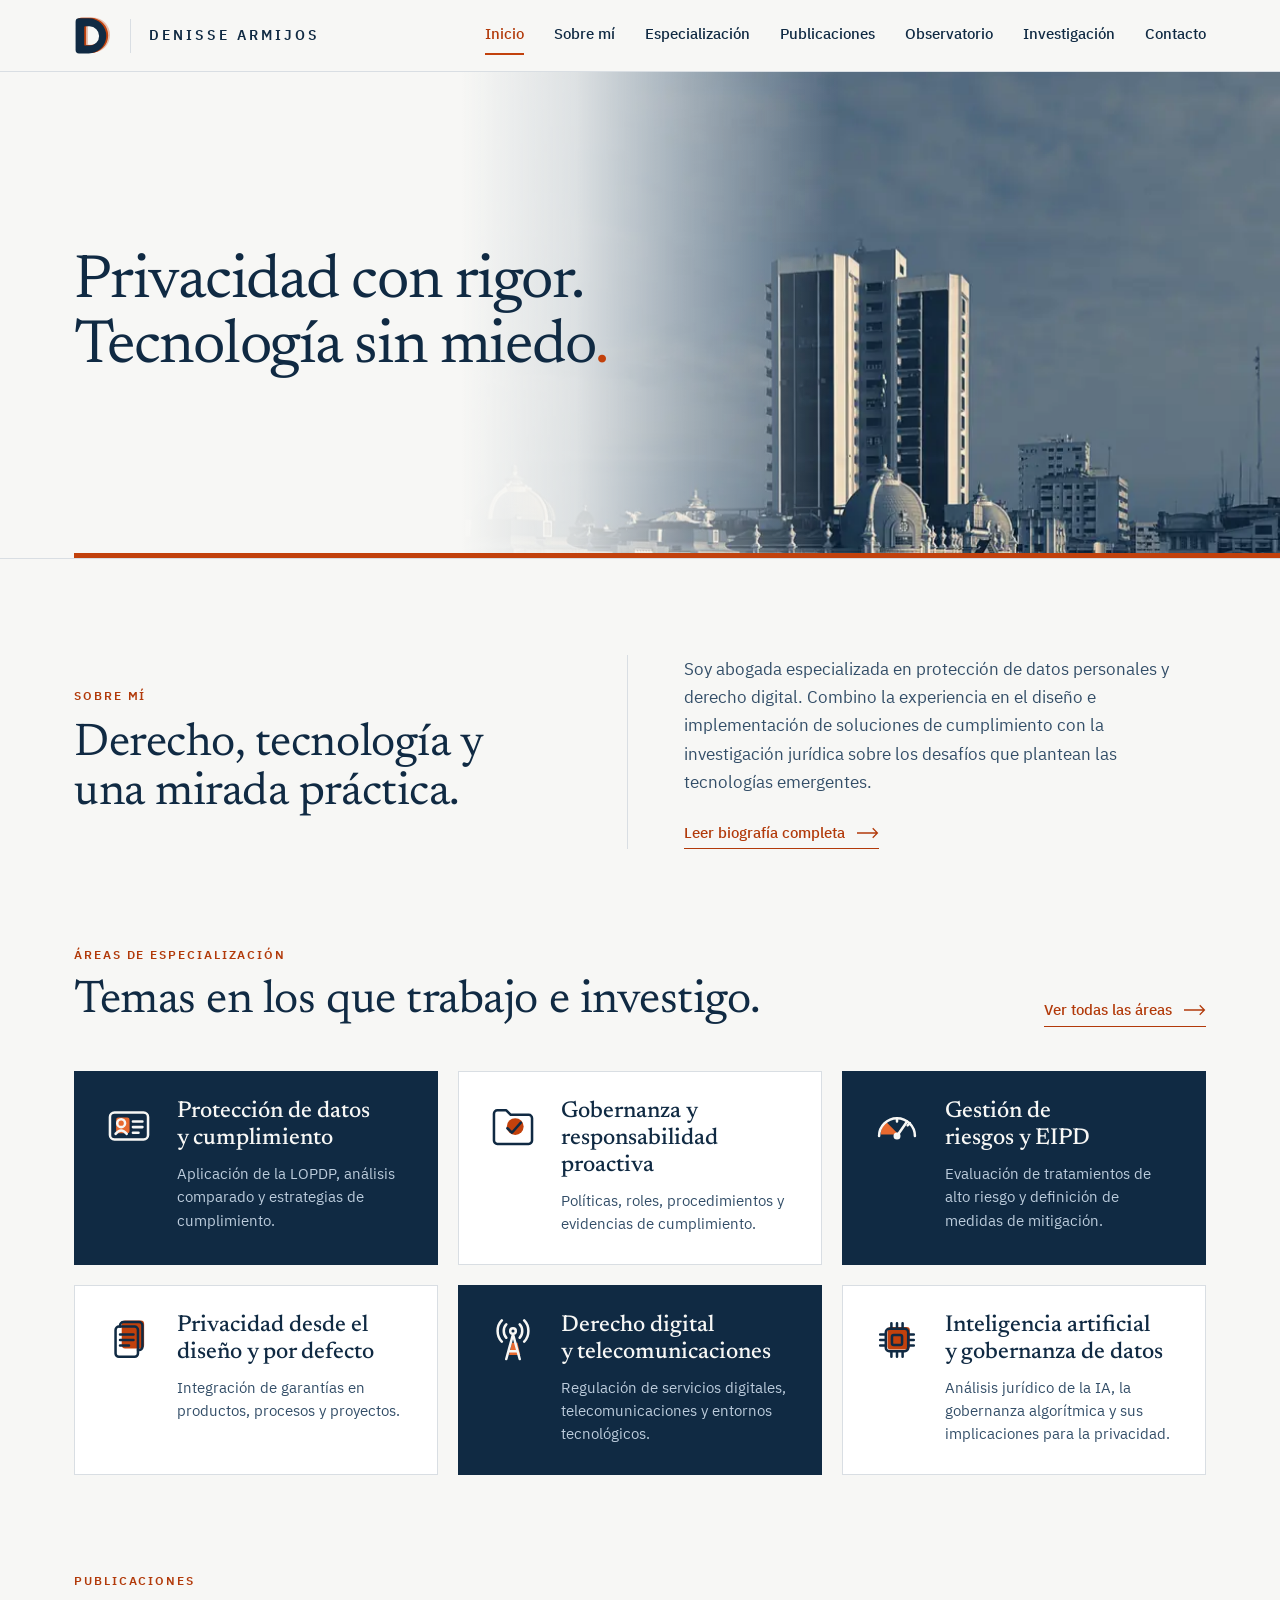
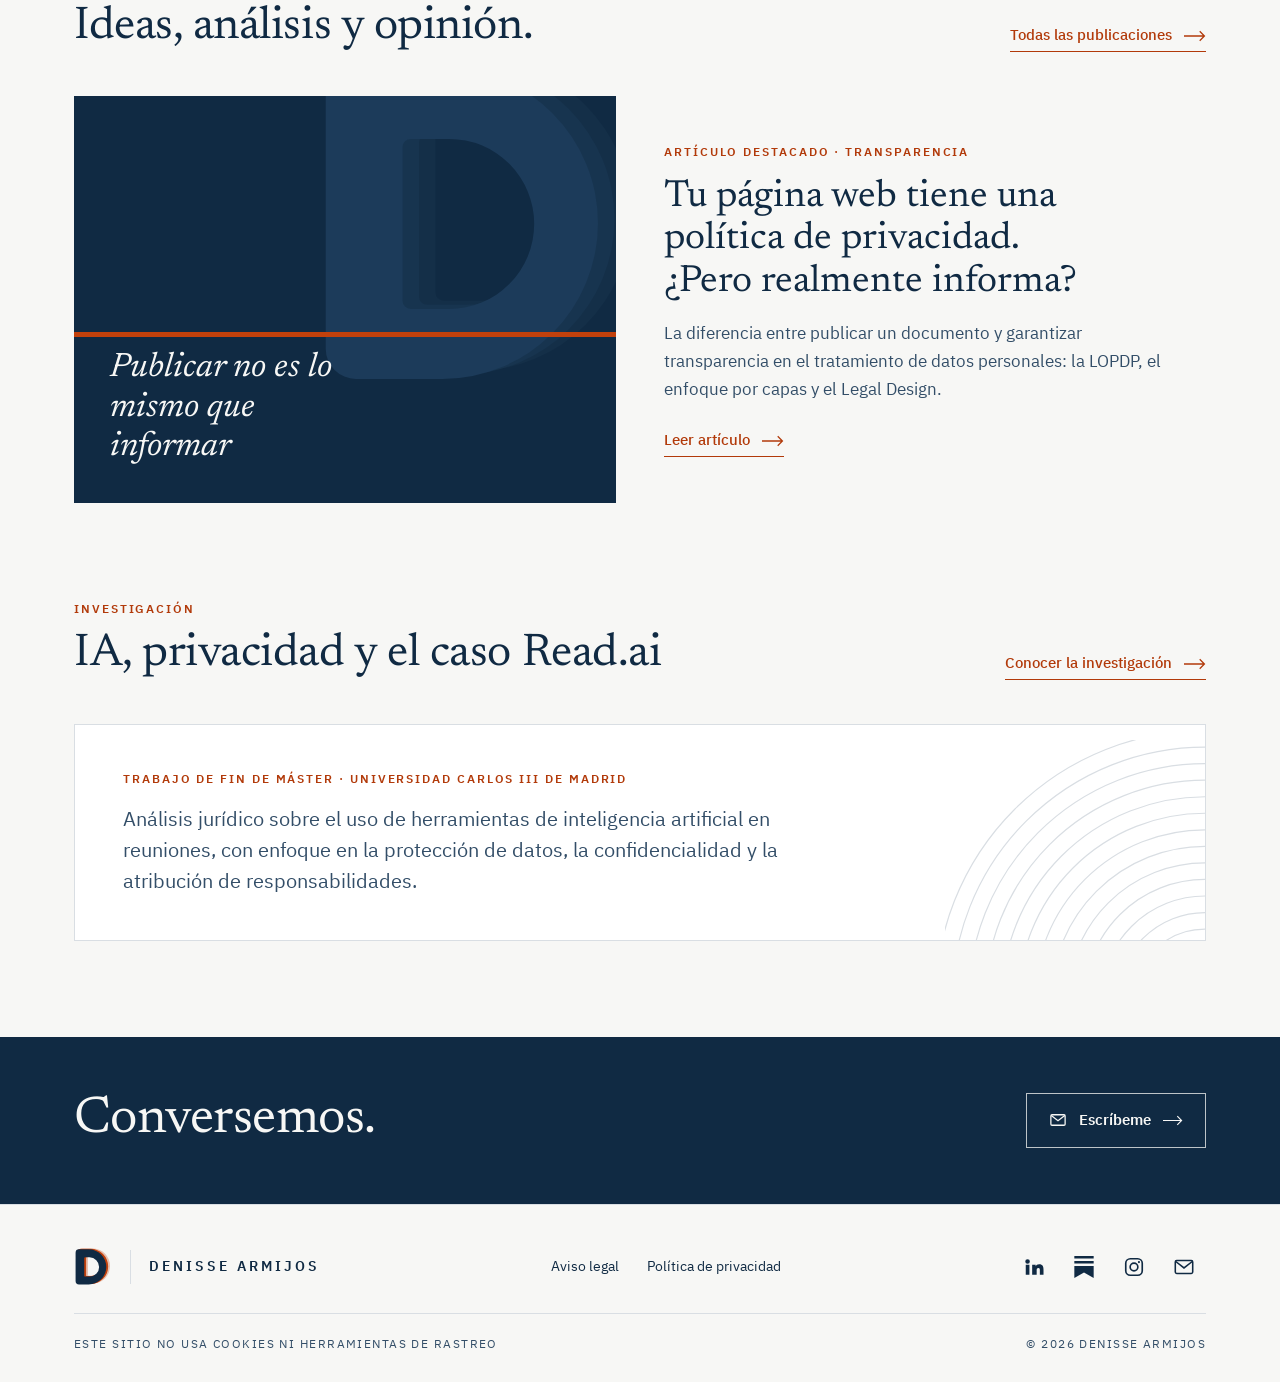
==== commit 70f42059: "Banda Conversemos: botón al extremo derecho y forzar la recarga de los estilos Co-Authored-By: Claud" ====
--- a/index.html
+++ b/index.html
@@ -16,7 +16,7 @@
 <meta name="twitter:card" content="summary_large_image">
 <link rel="canonical" href="https://darmijosflores.github.io/">
 <link rel="stylesheet" href="fonts.css">
-<link rel="stylesheet" href="styles.css">
+<link rel="stylesheet" href="styles.css?v=20261031b">
 <link rel="icon" href="favicon.svg" type="image/svg+xml">
 <link rel="apple-touch-icon" href="apple-touch-icon.png">
 <script>if('IntersectionObserver' in window && !matchMedia('(prefers-reduced-motion: reduce)').matches) document.documentElement.classList.add('anim');</script>
@@ -253,6 +253,6 @@
   </div>
 </footer>
 
-<script src="site.js" defer></script>
+<script src="site.js?v=20261031b" defer></script>
 </body>
 </html>
--- a/styles.css
+++ b/styles.css
@@ -118,6 +118,7 @@
 /* ---------- Banda "Conversemos" ---------- */
 .talk { background: var(--tinta); color: var(--papel); }
 .talk .wrap { display: flex; align-items: center; justify-content: space-between; flex-wrap: wrap; gap: 24px 48px; padding-block: 56px; }
+.talk .btn { margin-left: auto; }
 .talk h2 { font-family: var(--display); font-weight: 400; font-size: clamp(36px, 4.4vw, 52px); line-height: 1; letter-spacing: -.01em; margin: 0; }
 @media (max-width: 600px) { .talk .wrap { padding-block: 44px; } }
 
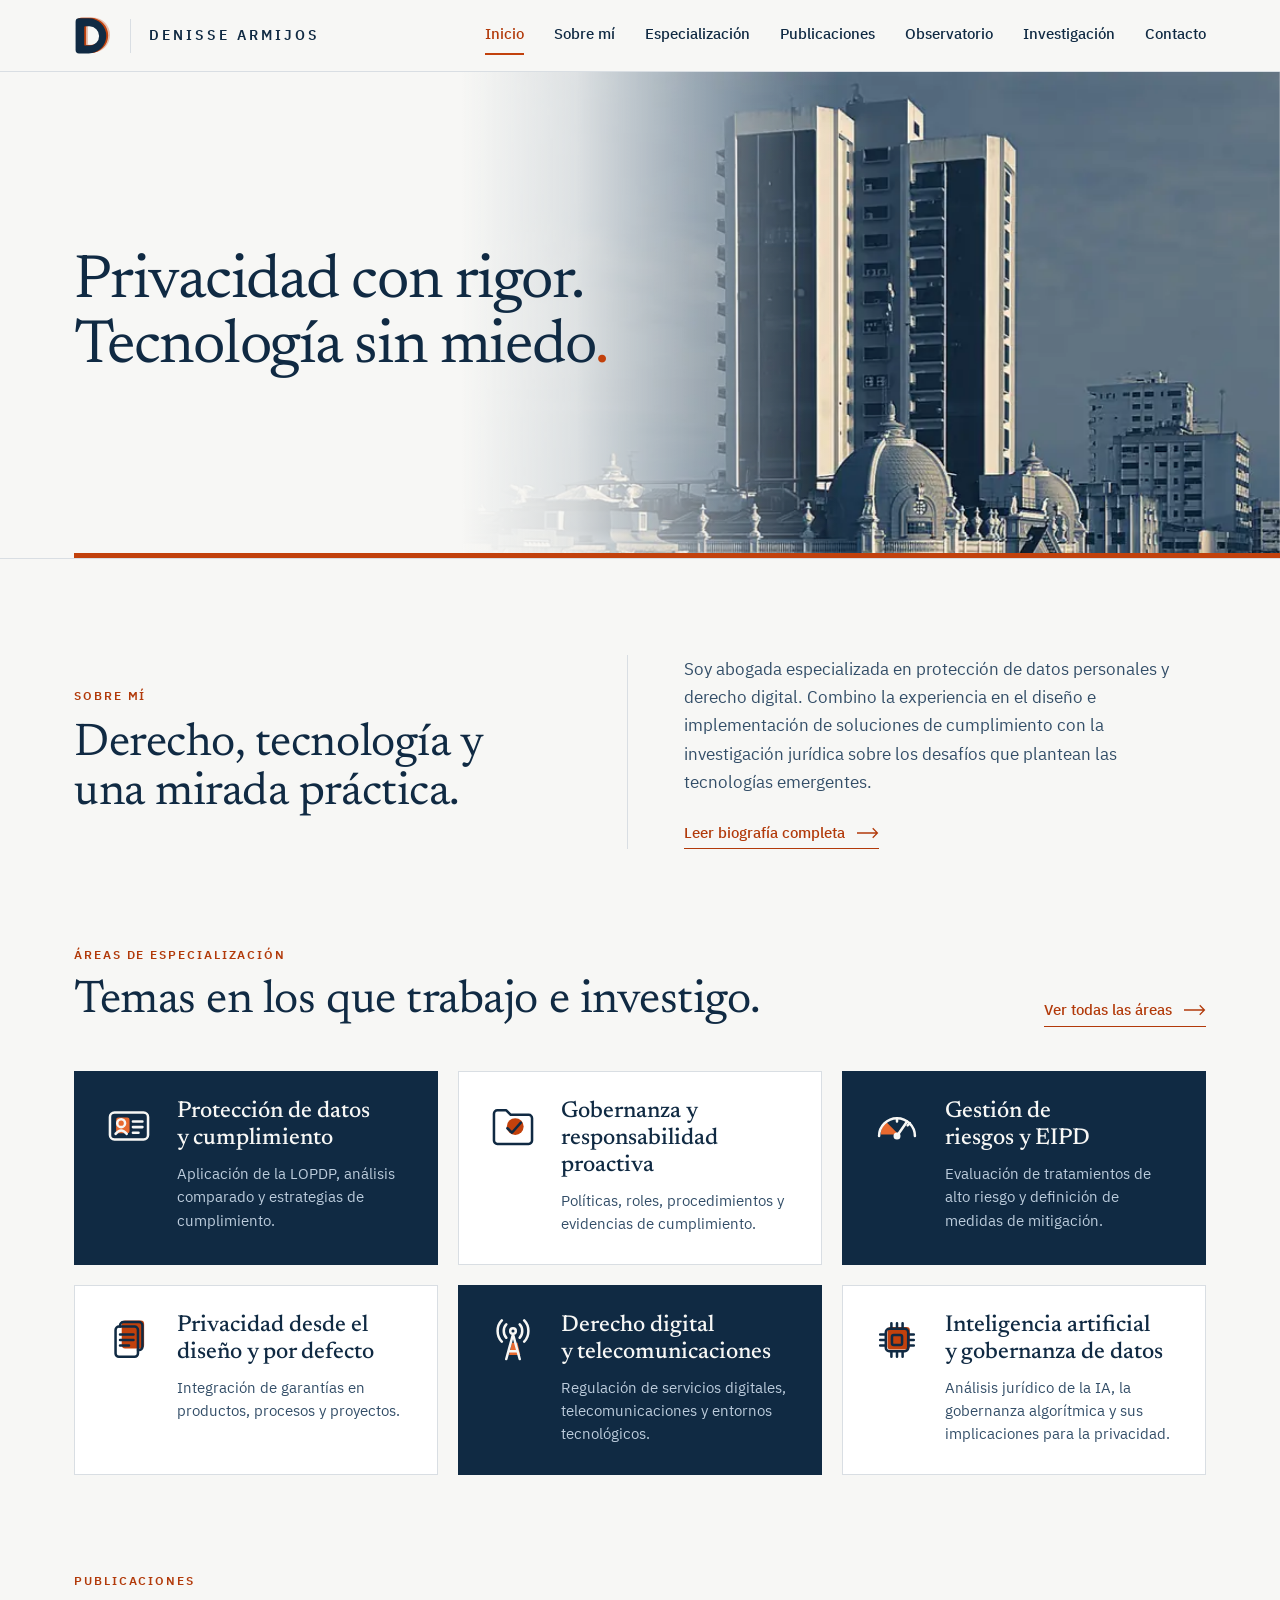
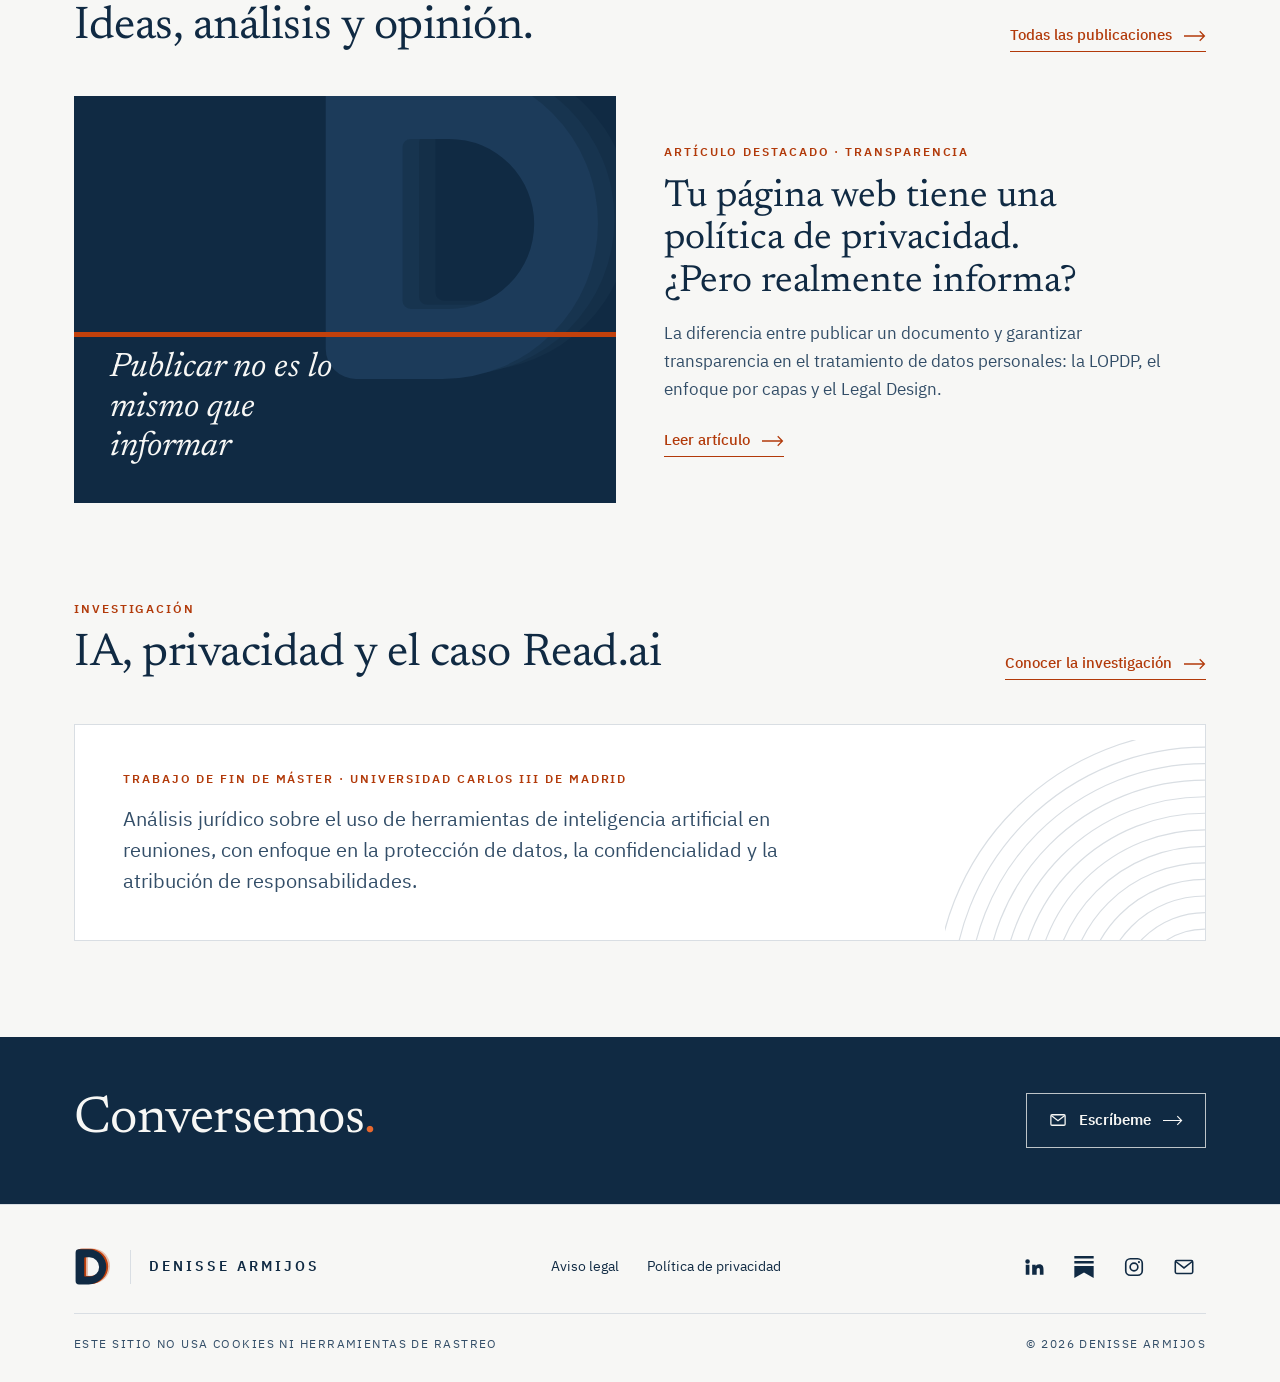
==== commit d7835a82: "Punto naranja en Conversemos Co-Authored-By: Claude Opus 5.5 <noreply@anthropic.com> Claude-Session:" ====
--- a/index.html
+++ b/index.html
@@ -16,7 +16,7 @@
 <meta name="twitter:card" content="summary_large_image">
 <link rel="canonical" href="https://darmijosflores.github.io/">
 <link rel="stylesheet" href="fonts.css">
-<link rel="stylesheet" href="styles.css?v=20261031b">
+<link rel="stylesheet" href="styles.css?v=20261031c">
 <link rel="icon" href="favicon.svg" type="image/svg+xml">
 <link rel="apple-touch-icon" href="apple-touch-icon.png">
 <script>if('IntersectionObserver' in window && !matchMedia('(prefers-reduced-motion: reduce)').matches) document.documentElement.classList.add('anim');</script>
@@ -227,7 +227,7 @@
 
 <section class="talk" aria-labelledby="conversemos">
   <div class="wrap">
-    <h2 id="conversemos" data-reveal>Conversemos.</h2>
+    <h2 id="conversemos" data-reveal>Conversemos<span class="punto">.</span></h2>
     <a class="btn ghost" href="contacto.html" data-reveal style="--d:.1s"><svg aria-hidden="true"><use href="#mail"/></svg>Escríbeme <svg class="arr" aria-hidden="true"><use href="#arrow"/></svg></a>
   </div>
 </section>
@@ -253,6 +253,6 @@
   </div>
 </footer>
 
-<script src="site.js?v=20261031b" defer></script>
+<script src="site.js?v=20261031c" defer></script>
 </body>
 </html>
--- a/styles.css
+++ b/styles.css
@@ -119,6 +119,7 @@
 .talk { background: var(--tinta); color: var(--papel); }
 .talk .wrap { display: flex; align-items: center; justify-content: space-between; flex-wrap: wrap; gap: 24px 48px; padding-block: 56px; }
 .talk .btn { margin-left: auto; }
+.talk h2 .punto { color: var(--senal-claro); }
 .talk h2 { font-family: var(--display); font-weight: 400; font-size: clamp(36px, 4.4vw, 52px); line-height: 1; letter-spacing: -.01em; margin: 0; }
 @media (max-width: 600px) { .talk .wrap { padding-block: 44px; } }
 
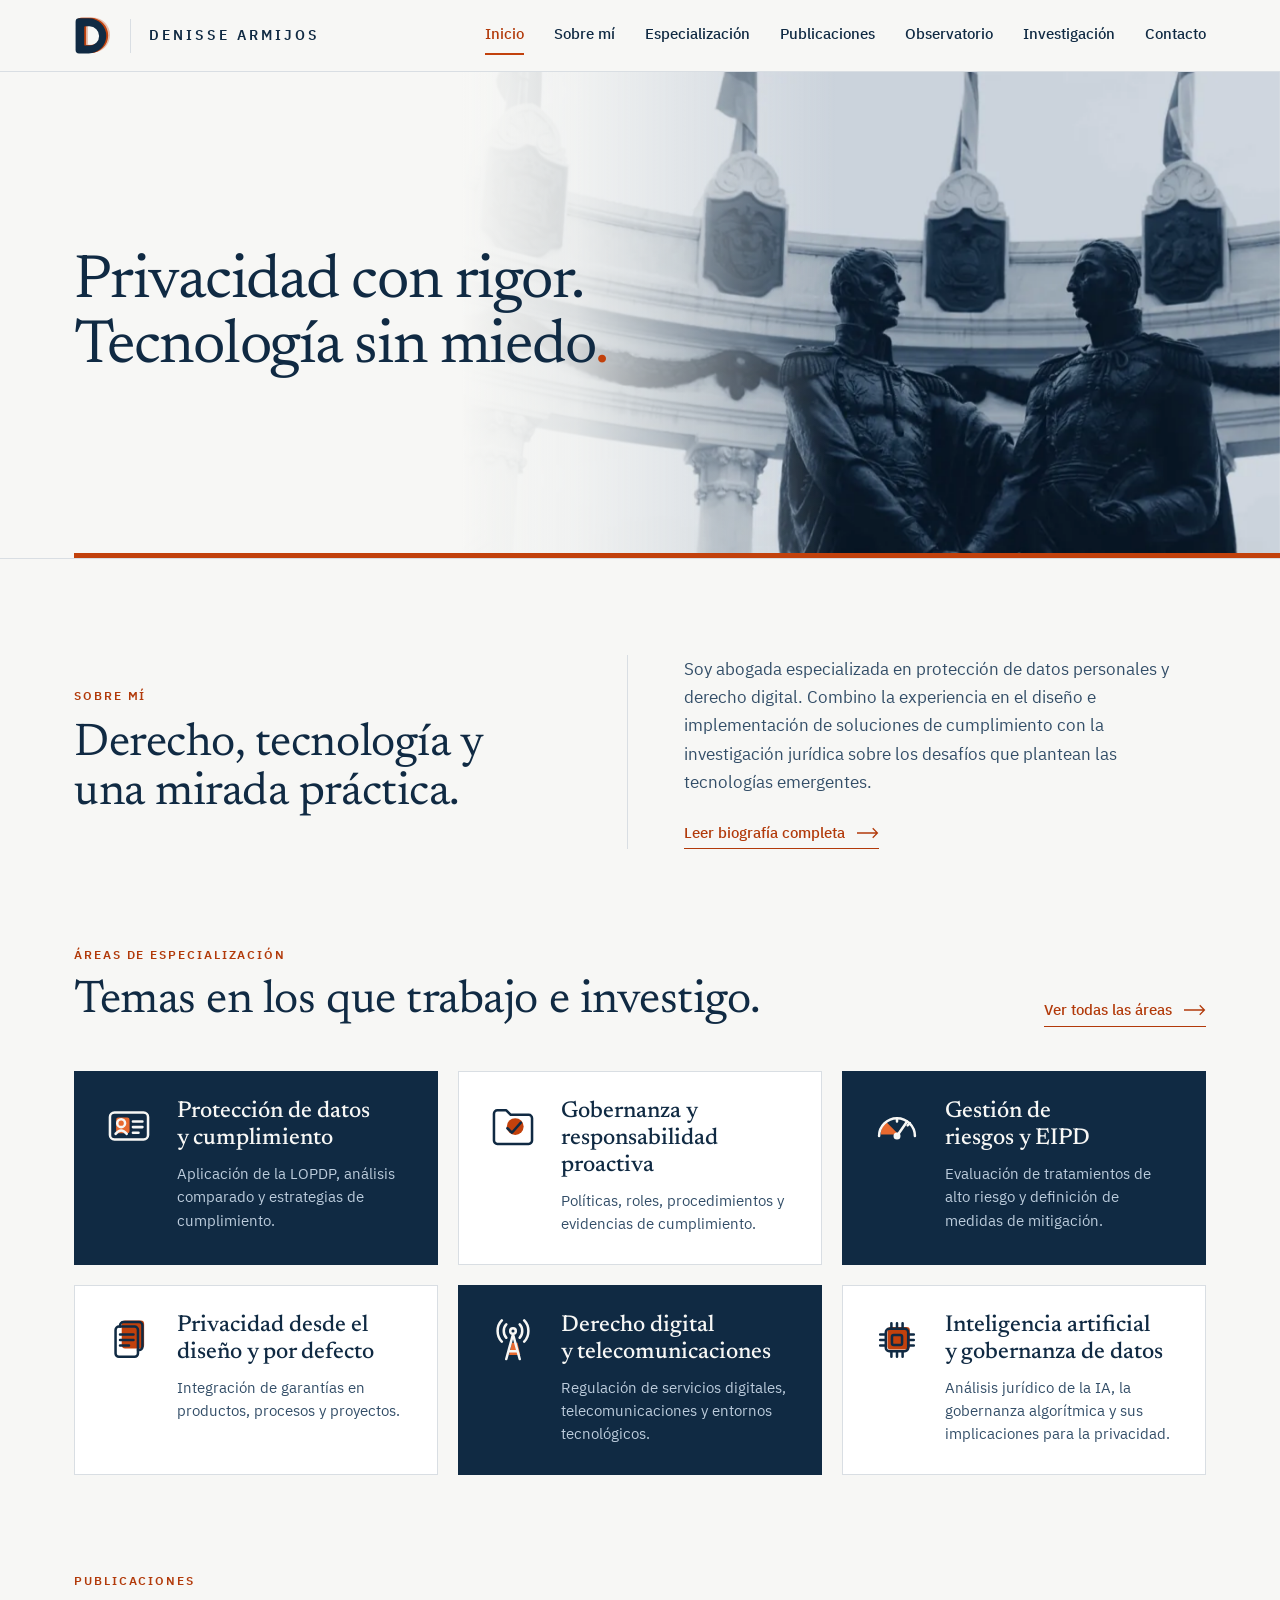
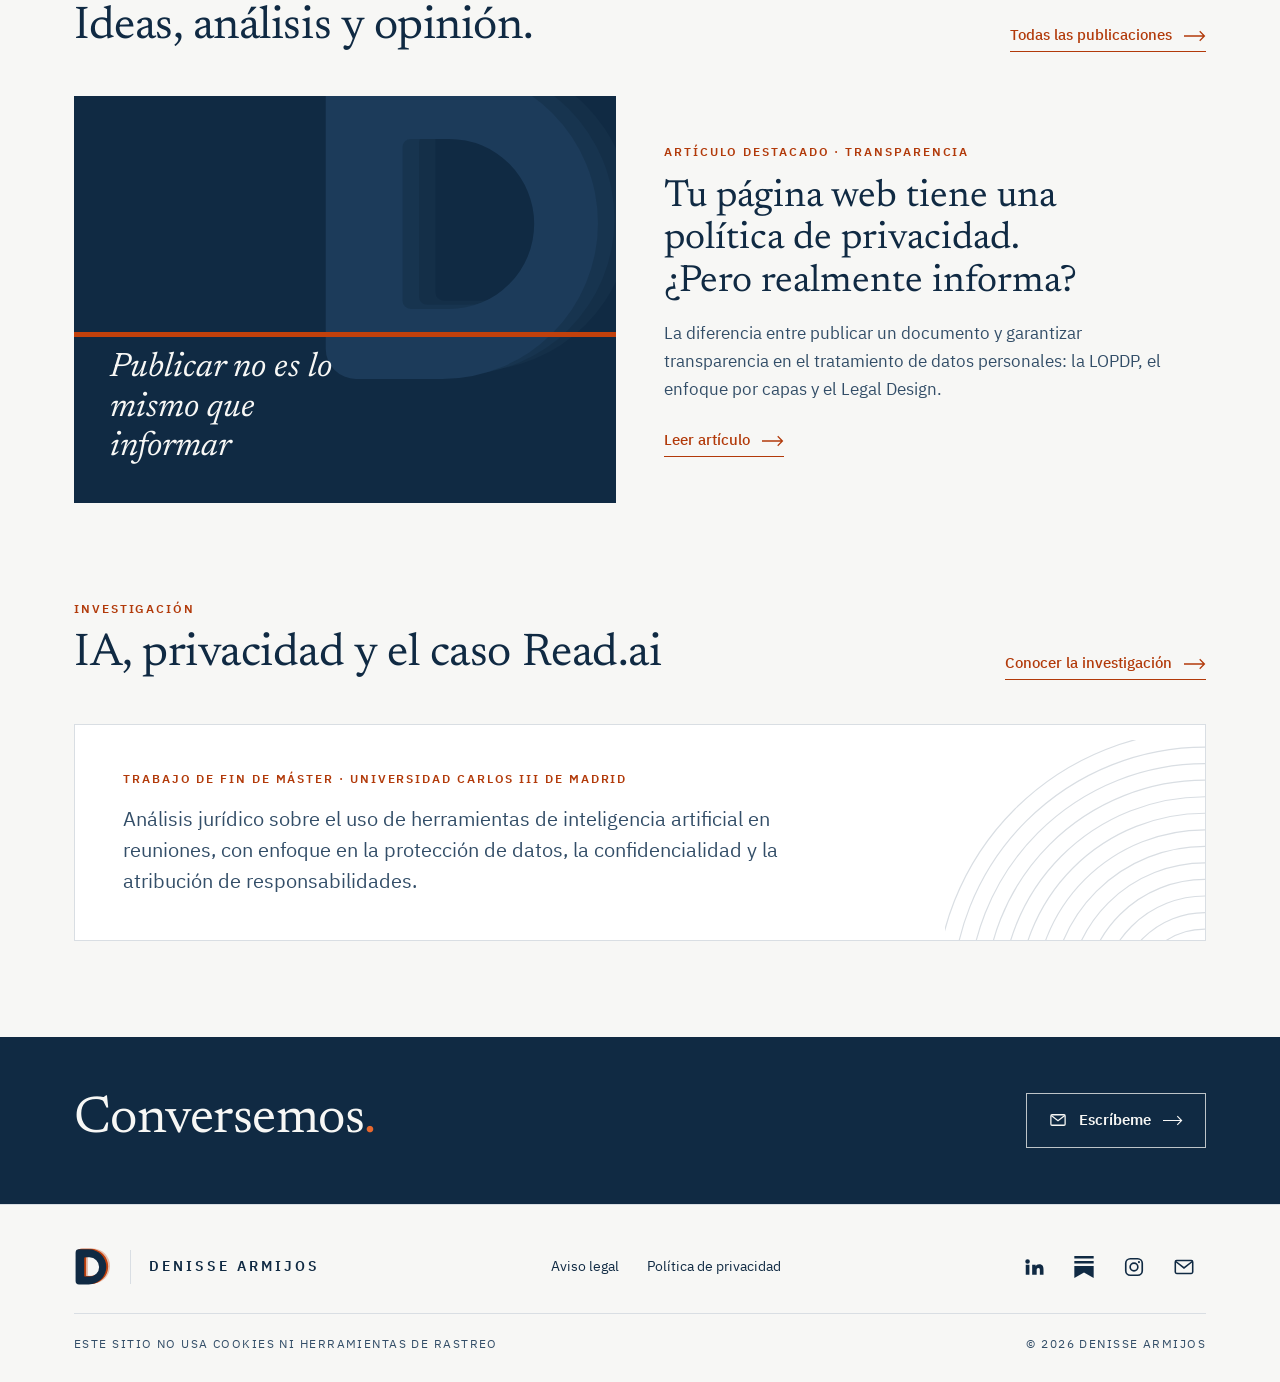
==== commit b4ddd65b: "Inicio: nueva foto del banner (Hemiciclo de la Rotonda) con el filtro azul y los rostros a la derech" ====
--- a/index.html
+++ b/index.html
@@ -29,7 +29,7 @@
    y se funde con el papel. Al hacer scroll, la foto se desplaza más despacio que la página. */
 .hero { position: relative; overflow: hidden; background: var(--papel); border-bottom: 1px solid var(--niebla); }
 .hero .photo { position: absolute; top: 0; bottom: 0; right: 0; width: 64%; overflow: hidden; }
-.hero .photo img { width: 100%; height: 118%; object-fit: cover; object-position: 50% 35%; will-change: transform; }
+.hero .photo img { width: 100%; height: 118%; object-fit: cover; object-position: 70% 30%; will-change: transform; }
 .hero .photo::after { content: ""; position: absolute; inset: 0; background: linear-gradient(90deg, var(--papel) 0%, rgba(247,247,245,.85) 14%, rgba(247,247,245,0) 46%); }
 .hero .wrap { position: relative; z-index: 1; min-height: clamp(400px, 38vw, 540px); display: flex; flex-direction: column; justify-content: center; padding-block: 64px; }
 .hero h1 { font-family: var(--display); font-weight: 400; font-size: clamp(40px, 4.8vw, 68px); line-height: 1.06; letter-spacing: -.02em; margin: 0; }
@@ -145,10 +145,10 @@
 <section class="hero" aria-label="Presentación">
     <div class="photo" aria-hidden="true">
       <picture>
-        <source media="(max-width: 760px)" type="image/webp" srcset="img/banner-guayaquil-movil.webp">
-        <source media="(max-width: 760px)" srcset="img/banner-guayaquil-movil.jpg">
-        <source type="image/webp" srcset="img/banner-guayaquil-1100.webp 1100w, img/banner-guayaquil.webp 1920w" sizes="64vw">
-        <img id="hero-img" src="img/banner-guayaquil.jpg" srcset="img/banner-guayaquil-1100.jpg 1100w, img/banner-guayaquil.jpg 1920w" sizes="64vw" width="1920" height="914" alt="" fetchpriority="high">
+        <source media="(max-width: 760px)" type="image/webp" srcset="img/banner-rotonda-movil.webp">
+        <source media="(max-width: 760px)" srcset="img/banner-rotonda-movil.jpg">
+        <source type="image/webp" srcset="img/banner-rotonda-900.webp 900w, img/banner-rotonda.webp 1400w" sizes="64vw">
+        <img id="hero-img" src="img/banner-rotonda.jpg" srcset="img/banner-rotonda-900.jpg 900w, img/banner-rotonda.jpg 1400w" sizes="64vw" width="1400" height="1000" alt="" fetchpriority="high">
       </picture>
     </div>
     <div class="wrap">
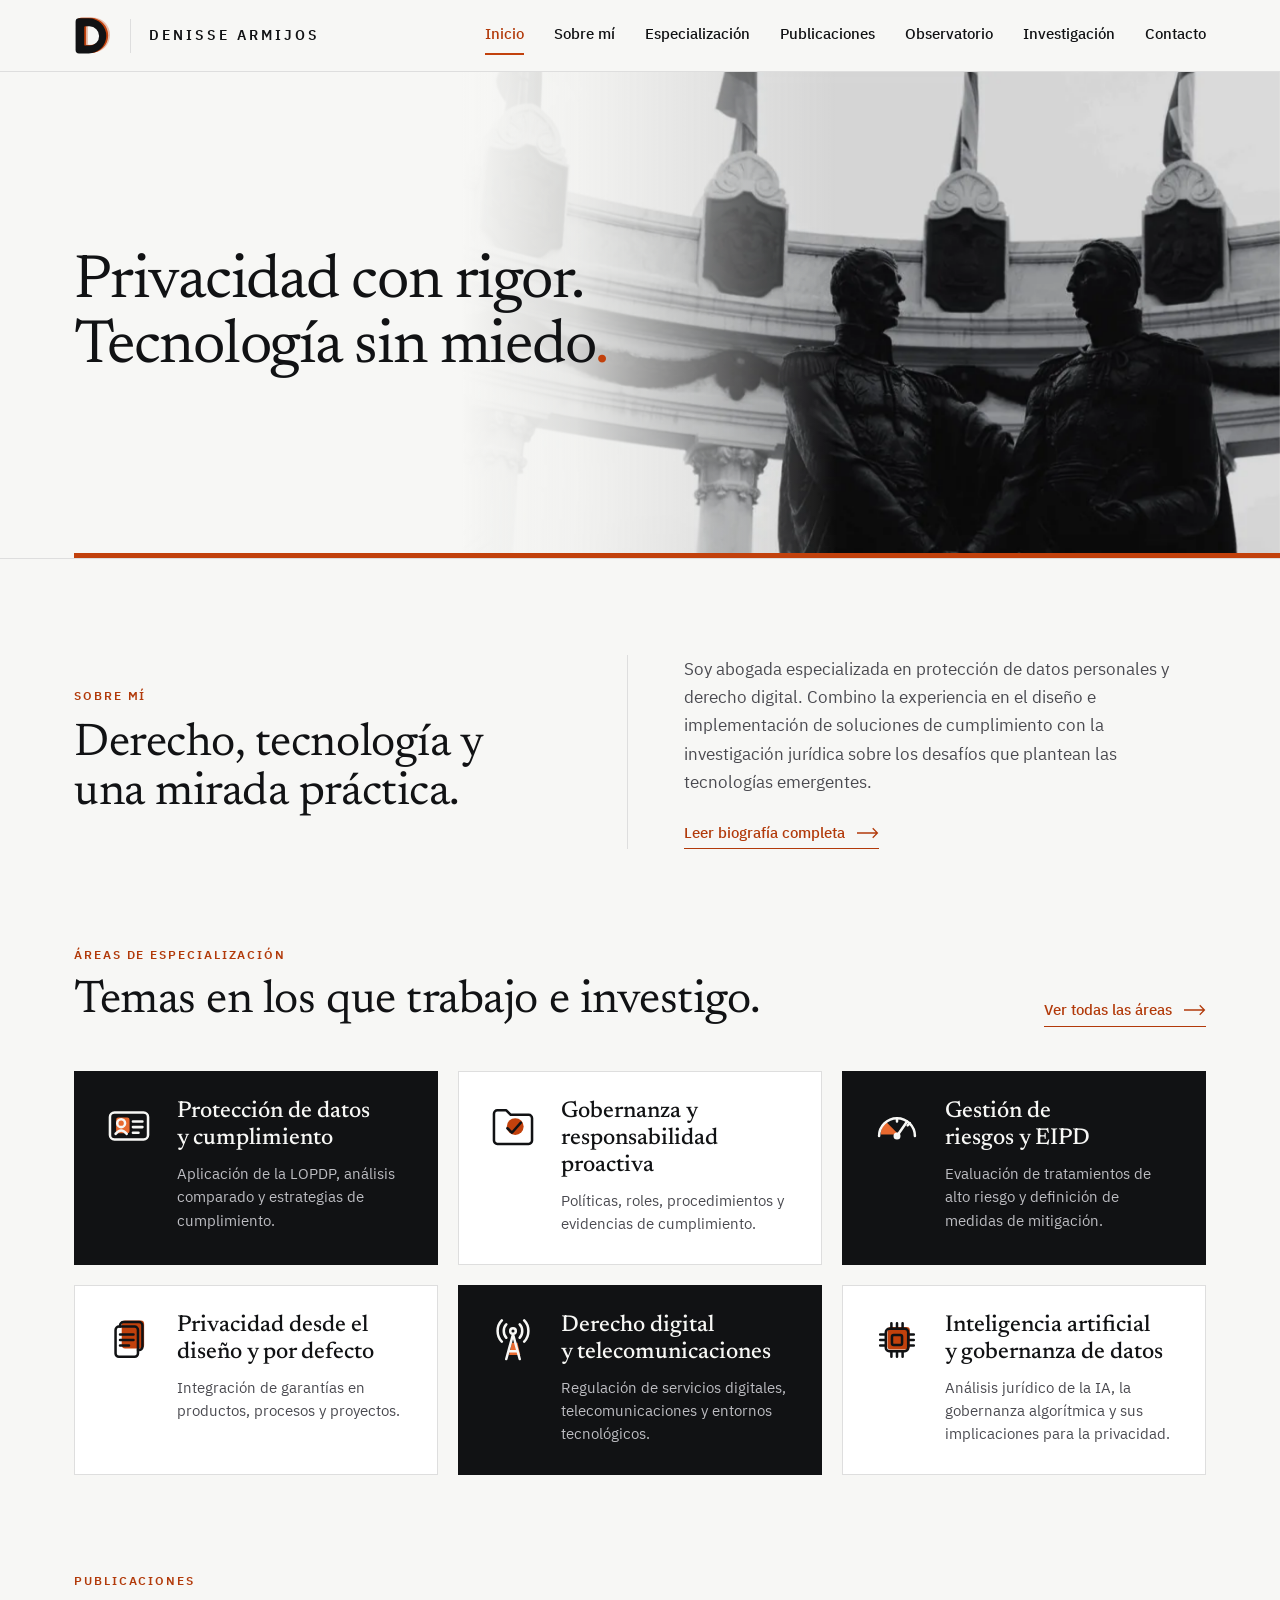
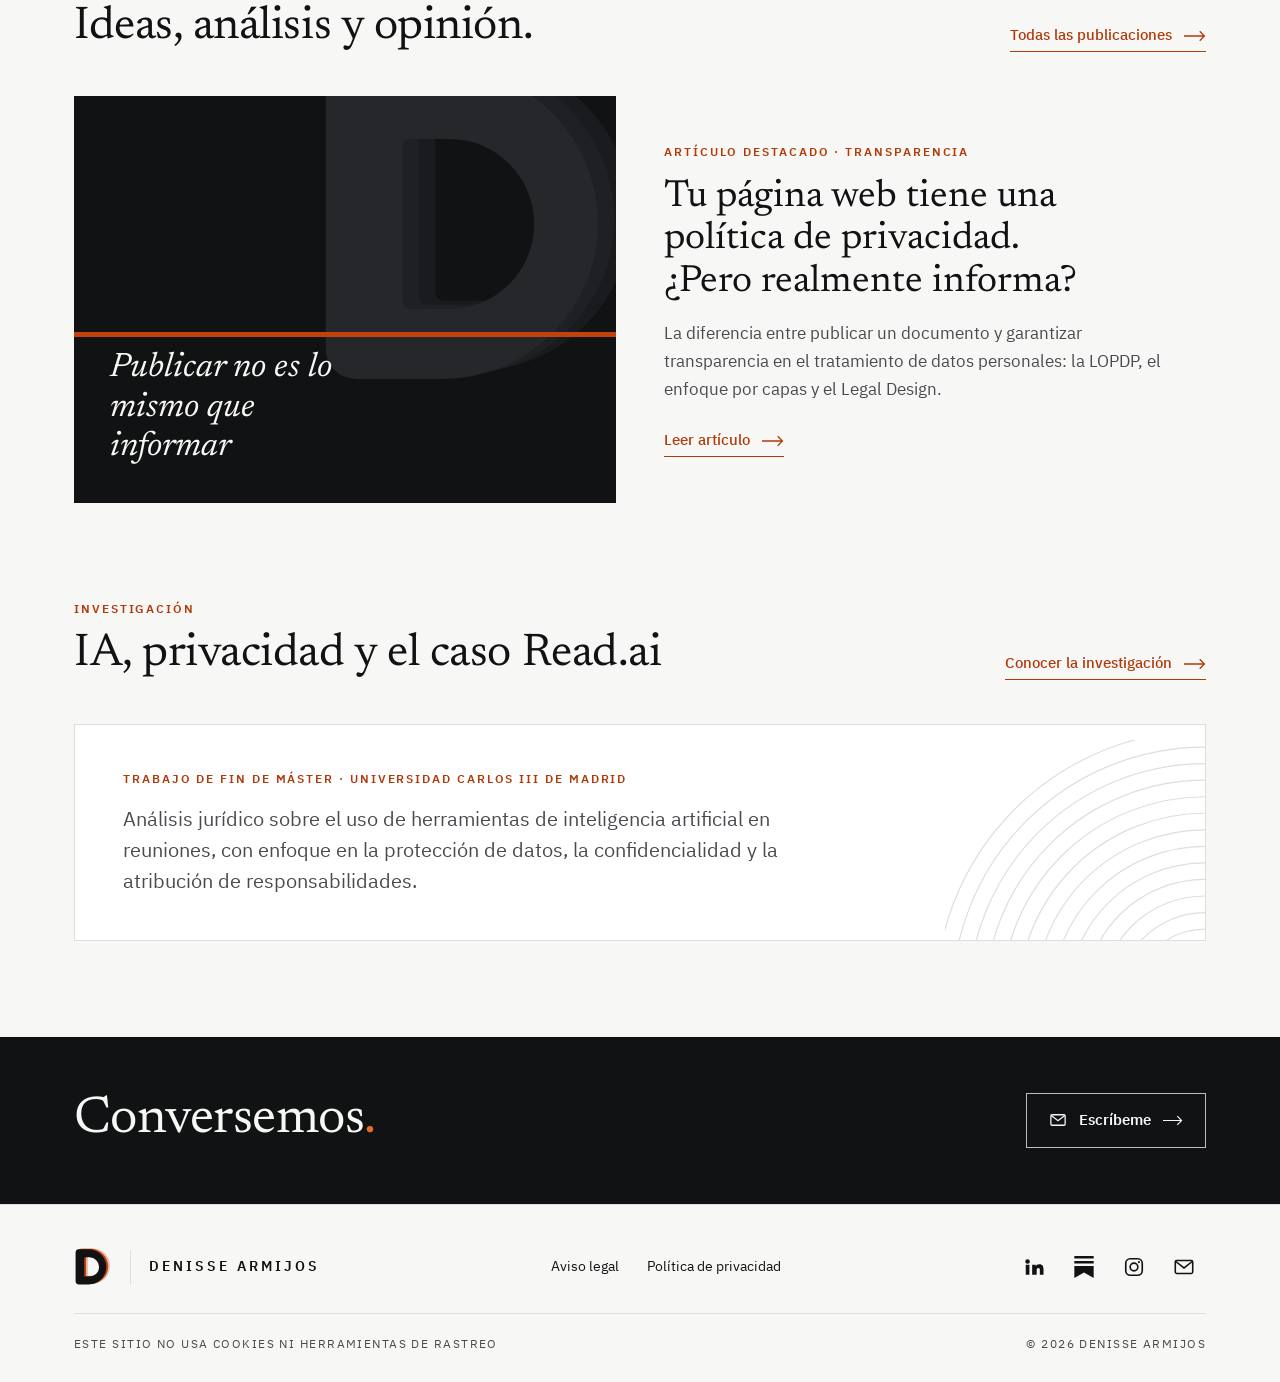
==== commit fe890cb1: "Cambiar el azul marino por negro en toda la web Co-Authored-By: Claude Opus 5.5 <noreply@anthropic.c" ====
--- a/index.html
+++ b/index.html
@@ -6,7 +6,7 @@
 <title>Denisse Armijos · Protección de datos y derecho digital</title>
 <meta name="description" content="Denisse Armijos, abogada ecuatoriana especializada en protección de datos personales, privacidad y derecho digital. Privacidad con rigor. Tecnología sin miedo.">
 <meta name="author" content="Denisse Armijos">
-<meta name="theme-color" content="#102A43">
+<meta name="theme-color" content="#111214">
 <meta property="og:type" content="website">
 <meta property="og:title" content="Denisse Armijos · Protección de datos y derecho digital">
 <meta property="og:description" content="Denisse Armijos, abogada ecuatoriana especializada en protección de datos personales, privacidad y derecho digital. Privacidad con rigor. Tecnología sin miedo.">
@@ -16,12 +16,12 @@
 <meta name="twitter:card" content="summary_large_image">
 <link rel="canonical" href="https://darmijosflores.github.io/">
 <link rel="stylesheet" href="fonts.css">
-<link rel="stylesheet" href="styles.css?v=20261031c">
+<link rel="stylesheet" href="styles.css?v=20261123a">
 <link rel="icon" href="favicon.svg" type="image/svg+xml">
 <link rel="apple-touch-icon" href="apple-touch-icon.png">
 <script>if('IntersectionObserver' in window && !matchMedia('(prefers-reduced-motion: reduce)').matches) document.documentElement.classList.add('anim');</script>
 <style>.lead-art { aspect-ratio: 4 / 3; max-width: 100%; background: var(--tinta); position: relative; overflow: hidden; display: flex; align-items: flex-end; padding: 24px; }
-.lead-art .big-d { position: absolute; right: -6%; top: -12%; width: 62%; height: auto; aspect-ratio: 245 / 252; color: #1C3B5A; --d1: #17344F; --d2: #142F48; }
+.lead-art .big-d { position: absolute; right: -6%; top: -12%; width: 62%; height: auto; aspect-ratio: 245 / 252; color: #26272B; --d1: #1F2023; --d2: #1A1B1E; }
 .lead-art .art-rule { position: absolute; left: 0; right: 0; top: 58%; height: 5px; background: var(--senal); }
 .lead-art span { position: relative; font-family: var(--display); font-style: italic; color: var(--papel); font-size: clamp(19px, 2vw, 26px); line-height: 1.15; max-width: 14ch; }
 
@@ -93,18 +93,18 @@
   <symbol id="substack" viewBox="0 0 24 24"><path fill="currentColor" d="M22.54 8.24H1.46V5.41h21.08v2.83zM1.46 10.81V24L12 18.11 22.54 24V10.81H1.46zM22.54 0H1.46v2.84h21.08V0z"/></symbol>
   <symbol id="instagram" viewBox="0 0 24 24"><rect x="3" y="3" width="18" height="18" rx="5" fill="none" stroke="currentColor" stroke-width="1.8"/><circle cx="12" cy="12" r="4.2" fill="none" stroke="currentColor" stroke-width="1.8"/><circle cx="17.4" cy="6.6" r="1.2" fill="currentColor"/></symbol>
   <symbol id="copy" viewBox="0 0 24 24"><rect x="8" y="8" width="13" height="13" fill="none" stroke="currentColor" stroke-width="1.7"/><path d="M16 8V3H3v13h5" fill="none" stroke="currentColor" stroke-width="1.7"/></symbol>
-  <symbol id="i-datos-personales" viewBox="0 0 100 100"><g style="fill:var(--ic-fill,#C2410C)" transform="translate(3,-3)"><rect x="24" y="38" width="24" height="28" rx="4"/></g><g style="fill:none;stroke:var(--ic-line,#102A43);stroke-width:4.5;stroke-linecap:round;stroke-linejoin:round"><rect x="16" y="26" width="68" height="48" rx="8"/><circle cx="36" cy="45" r="7"/><path d="M26 64 Q36 52 46 64"/><path d="M57 42 H74 M57 52 H74 M57 62 H67"/></g></symbol>
-  <symbol id="i-politica-por-capas" viewBox="0 0 100 100"><g style="fill:var(--ic-fill,#C2410C)" transform="translate(3,-3)"><rect x="34" y="18" width="40" height="50" rx="6"/></g><g style="fill:none;stroke:var(--ic-line,#102A43);stroke-width:4.5;stroke-linecap:round;stroke-linejoin:round"><path d="M34 26 V24 a6 6 0 0 1 6 -6 H68 a6 6 0 0 1 6 6 V62 a6 6 0 0 1 -6 6 H66"/><rect x="26" y="26" width="40" height="54" rx="6"/><path d="M34 40 H58 M34 50 H58 M34 60 H50"/></g></symbol>
-  <symbol id="i-base-legal" viewBox="0 0 100 100"><g style="fill:var(--ic-fill,#C2410C)" transform="translate(3,-3)"><rect x="30" y="62" width="40" height="18" rx="4"/></g><g style="fill:none;stroke:var(--ic-line,#102A43);stroke-width:4.5;stroke-linecap:round;stroke-linejoin:round"><path d="M64 16 H32 a6 6 0 0 0 -6 6 V78 a6 6 0 0 0 6 6 H68 a6 6 0 0 0 6 -6 V26 Z M64 16 V26 H74"/><path d="M56 30 C54 26 44 26 44 31 C44 36 56 36 56 41 C56 45 52 47 48 47"/><path d="M44 54 C46 58 56 58 56 53 C56 48 44 48 44 43 C44 39 48 37 52 37"/><path d="M36 72 H64"/></g></symbol>
-  <symbol id="i-evidencia" viewBox="0 0 100 100"><g style="fill:var(--ic-fill,#C2410C)" transform="translate(3,-3)"><circle cx="51" cy="54" r="15"/></g><g style="fill:none;stroke:var(--ic-line,#102A43);stroke-width:4.5;stroke-linecap:round;stroke-linejoin:round"><path d="M16 76 V28 a6 6 0 0 1 6 -6 H38 L46 30 H78 a6 6 0 0 1 6 6 V76 a6 6 0 0 1 -6 6 H22 a6 6 0 0 1 -6 -6 Z"/><path d="M40 54 L48 62 L64 44"/></g></symbol>
-  <symbol id="i-evaluacion-de-impacto" viewBox="0 0 100 100"><g style="fill:var(--ic-fill,#C2410C)" transform="translate(3,-3)"><path d="M50 68 L18 68 A32 32 0 0 1 27.4 45.4 Z"/></g><g style="fill:none;stroke:var(--ic-line,#102A43);stroke-width:4.5;stroke-linecap:round;stroke-linejoin:round"><path d="M18 68 A32 32 0 0 1 82 68"/><path d="M50 68 L68 42"/><circle cx="50" cy="68" r="4"/><path d="M50 36 V42 M73 45 L69 49"/></g></symbol>
-  <symbol id="i-riesgo" viewBox="0 0 100 100"><g style="fill:var(--ic-fill,#C2410C)" transform="translate(3,-3)"><path d="M32 60 H68 L78 78 H22 Z"/></g><g style="fill:none;stroke:var(--ic-line,#102A43);stroke-width:4.5;stroke-linecap:round;stroke-linejoin:round"><path d="M50 16 L86 80 H14 Z"/><path d="M50 38 V56 M50 68 V68.5"/></g></symbol>
-  <symbol id="i-contrato-con-encargado" viewBox="0 0 100 100"><g style="fill:var(--ic-fill,#C2410C)" transform="translate(3,-3)"><rect x="54" y="30" width="32" height="44" rx="5"/></g><g style="fill:none;stroke:var(--ic-line,#102A43);stroke-width:4.5;stroke-linecap:round;stroke-linejoin:round"><rect x="14" y="26" width="32" height="44" rx="5"/><rect x="54" y="30" width="32" height="44" rx="5"/><path d="M21 38 H39 M21 47 H39 M61 42 H79 M61 51 H79"/><path d="M38 62 Q50 80 62 66"/></g></symbol>
-  <symbol id="i-inteligencia-artificial" viewBox="0 0 100 100"><g style="fill:var(--ic-fill,#C2410C)" transform="translate(3,-3)"><rect x="30" y="30" width="40" height="40" rx="6"/></g><g style="fill:none;stroke:var(--ic-line,#102A43);stroke-width:4.5;stroke-linecap:round;stroke-linejoin:round"><rect x="30" y="30" width="40" height="40" rx="6"/><rect x="41" y="41" width="18" height="18" rx="3"/><path d="M40 30 V20 M50 30 V20 M60 30 V20 M40 70 V80 M50 70 V80 M60 70 V80 M30 40 H20 M30 50 H20 M30 60 H20 M70 40 H80 M70 50 H80 M70 60 H80"/></g></symbol>
-  <symbol id="i-ciberseguridad" viewBox="0 0 100 100"><g style="fill:var(--ic-fill,#C2410C)" transform="translate(3,-3)"><circle cx="34" cy="50" r="14"/></g><g style="fill:none;stroke:var(--ic-line,#102A43);stroke-width:4.5;stroke-linecap:round;stroke-linejoin:round"><circle cx="34" cy="50" r="14"/><circle cx="34" cy="50" r="4"/><path d="M48 50 H84 M72 50 V62 M82 50 V58"/></g></symbol>
-  <symbol id="i-conectividad" viewBox="0 0 100 100"><g style="fill:var(--ic-fill,#C2410C)" transform="translate(3,-3)"><path d="M45 58 L40 80 H60 L55 58 Z"/></g><g style="fill:none;stroke:var(--ic-line,#102A43);stroke-width:4.5;stroke-linecap:round;stroke-linejoin:round"><circle cx="50" cy="34" r="5"/><path d="M50 40 L38 84 M50 40 L62 84 M42 70 H58"/><path d="M38 22 C32 28 32 40 38 46 M30 15 C20 25 20 43 30 53 M62 22 C68 28 68 40 62 46 M70 15 C80 25 80 43 70 53"/></g></symbol>
-  <symbol id="i-resolucion-de-autoridad" viewBox="0 0 100 100"><g style="fill:var(--ic-fill,#C2410C)" transform="translate(3,-3)"><circle cx="62" cy="68" r="11"/></g><g style="fill:none;stroke:var(--ic-line,#102A43);stroke-width:4.5;stroke-linecap:round;stroke-linejoin:round"><path d="M64 16 H32 a6 6 0 0 0 -6 6 V78 a6 6 0 0 0 6 6 H68 a6 6 0 0 0 6 -6 V26 Z M64 16 V26 H74"/><path d="M34 34 H56 M34 44 H66 M34 54 H58"/><circle cx="62" cy="68" r="11"/><path d="M57 68 L61 72 L68 64"/></g></symbol>
-  <symbol id="i-analisis" viewBox="0 0 100 100"><g style="fill:var(--ic-fill,#C2410C)" transform="translate(3,-3)"><circle cx="42" cy="42" r="18"/></g><g style="fill:none;stroke:var(--ic-line,#102A43);stroke-width:4.5;stroke-linecap:round;stroke-linejoin:round"><circle cx="42" cy="42" r="22"/><path d="M58 58 L82 82 M32 38 a11 11 0 0 1 11 -9"/></g></symbol>
+  <symbol id="i-datos-personales" viewBox="0 0 100 100"><g style="fill:var(--ic-fill,#C2410C)" transform="translate(3,-3)"><rect x="24" y="38" width="24" height="28" rx="4"/></g><g style="fill:none;stroke:var(--ic-line,#111214);stroke-width:4.5;stroke-linecap:round;stroke-linejoin:round"><rect x="16" y="26" width="68" height="48" rx="8"/><circle cx="36" cy="45" r="7"/><path d="M26 64 Q36 52 46 64"/><path d="M57 42 H74 M57 52 H74 M57 62 H67"/></g></symbol>
+  <symbol id="i-politica-por-capas" viewBox="0 0 100 100"><g style="fill:var(--ic-fill,#C2410C)" transform="translate(3,-3)"><rect x="34" y="18" width="40" height="50" rx="6"/></g><g style="fill:none;stroke:var(--ic-line,#111214);stroke-width:4.5;stroke-linecap:round;stroke-linejoin:round"><path d="M34 26 V24 a6 6 0 0 1 6 -6 H68 a6 6 0 0 1 6 6 V62 a6 6 0 0 1 -6 6 H66"/><rect x="26" y="26" width="40" height="54" rx="6"/><path d="M34 40 H58 M34 50 H58 M34 60 H50"/></g></symbol>
+  <symbol id="i-base-legal" viewBox="0 0 100 100"><g style="fill:var(--ic-fill,#C2410C)" transform="translate(3,-3)"><rect x="30" y="62" width="40" height="18" rx="4"/></g><g style="fill:none;stroke:var(--ic-line,#111214);stroke-width:4.5;stroke-linecap:round;stroke-linejoin:round"><path d="M64 16 H32 a6 6 0 0 0 -6 6 V78 a6 6 0 0 0 6 6 H68 a6 6 0 0 0 6 -6 V26 Z M64 16 V26 H74"/><path d="M56 30 C54 26 44 26 44 31 C44 36 56 36 56 41 C56 45 52 47 48 47"/><path d="M44 54 C46 58 56 58 56 53 C56 48 44 48 44 43 C44 39 48 37 52 37"/><path d="M36 72 H64"/></g></symbol>
+  <symbol id="i-evidencia" viewBox="0 0 100 100"><g style="fill:var(--ic-fill,#C2410C)" transform="translate(3,-3)"><circle cx="51" cy="54" r="15"/></g><g style="fill:none;stroke:var(--ic-line,#111214);stroke-width:4.5;stroke-linecap:round;stroke-linejoin:round"><path d="M16 76 V28 a6 6 0 0 1 6 -6 H38 L46 30 H78 a6 6 0 0 1 6 6 V76 a6 6 0 0 1 -6 6 H22 a6 6 0 0 1 -6 -6 Z"/><path d="M40 54 L48 62 L64 44"/></g></symbol>
+  <symbol id="i-evaluacion-de-impacto" viewBox="0 0 100 100"><g style="fill:var(--ic-fill,#C2410C)" transform="translate(3,-3)"><path d="M50 68 L18 68 A32 32 0 0 1 27.4 45.4 Z"/></g><g style="fill:none;stroke:var(--ic-line,#111214);stroke-width:4.5;stroke-linecap:round;stroke-linejoin:round"><path d="M18 68 A32 32 0 0 1 82 68"/><path d="M50 68 L68 42"/><circle cx="50" cy="68" r="4"/><path d="M50 36 V42 M73 45 L69 49"/></g></symbol>
+  <symbol id="i-riesgo" viewBox="0 0 100 100"><g style="fill:var(--ic-fill,#C2410C)" transform="translate(3,-3)"><path d="M32 60 H68 L78 78 H22 Z"/></g><g style="fill:none;stroke:var(--ic-line,#111214);stroke-width:4.5;stroke-linecap:round;stroke-linejoin:round"><path d="M50 16 L86 80 H14 Z"/><path d="M50 38 V56 M50 68 V68.5"/></g></symbol>
+  <symbol id="i-contrato-con-encargado" viewBox="0 0 100 100"><g style="fill:var(--ic-fill,#C2410C)" transform="translate(3,-3)"><rect x="54" y="30" width="32" height="44" rx="5"/></g><g style="fill:none;stroke:var(--ic-line,#111214);stroke-width:4.5;stroke-linecap:round;stroke-linejoin:round"><rect x="14" y="26" width="32" height="44" rx="5"/><rect x="54" y="30" width="32" height="44" rx="5"/><path d="M21 38 H39 M21 47 H39 M61 42 H79 M61 51 H79"/><path d="M38 62 Q50 80 62 66"/></g></symbol>
+  <symbol id="i-inteligencia-artificial" viewBox="0 0 100 100"><g style="fill:var(--ic-fill,#C2410C)" transform="translate(3,-3)"><rect x="30" y="30" width="40" height="40" rx="6"/></g><g style="fill:none;stroke:var(--ic-line,#111214);stroke-width:4.5;stroke-linecap:round;stroke-linejoin:round"><rect x="30" y="30" width="40" height="40" rx="6"/><rect x="41" y="41" width="18" height="18" rx="3"/><path d="M40 30 V20 M50 30 V20 M60 30 V20 M40 70 V80 M50 70 V80 M60 70 V80 M30 40 H20 M30 50 H20 M30 60 H20 M70 40 H80 M70 50 H80 M70 60 H80"/></g></symbol>
+  <symbol id="i-ciberseguridad" viewBox="0 0 100 100"><g style="fill:var(--ic-fill,#C2410C)" transform="translate(3,-3)"><circle cx="34" cy="50" r="14"/></g><g style="fill:none;stroke:var(--ic-line,#111214);stroke-width:4.5;stroke-linecap:round;stroke-linejoin:round"><circle cx="34" cy="50" r="14"/><circle cx="34" cy="50" r="4"/><path d="M48 50 H84 M72 50 V62 M82 50 V58"/></g></symbol>
+  <symbol id="i-conectividad" viewBox="0 0 100 100"><g style="fill:var(--ic-fill,#C2410C)" transform="translate(3,-3)"><path d="M45 58 L40 80 H60 L55 58 Z"/></g><g style="fill:none;stroke:var(--ic-line,#111214);stroke-width:4.5;stroke-linecap:round;stroke-linejoin:round"><circle cx="50" cy="34" r="5"/><path d="M50 40 L38 84 M50 40 L62 84 M42 70 H58"/><path d="M38 22 C32 28 32 40 38 46 M30 15 C20 25 20 43 30 53 M62 22 C68 28 68 40 62 46 M70 15 C80 25 80 43 70 53"/></g></symbol>
+  <symbol id="i-resolucion-de-autoridad" viewBox="0 0 100 100"><g style="fill:var(--ic-fill,#C2410C)" transform="translate(3,-3)"><circle cx="62" cy="68" r="11"/></g><g style="fill:none;stroke:var(--ic-line,#111214);stroke-width:4.5;stroke-linecap:round;stroke-linejoin:round"><path d="M64 16 H32 a6 6 0 0 0 -6 6 V78 a6 6 0 0 0 6 6 H68 a6 6 0 0 0 6 -6 V26 Z M64 16 V26 H74"/><path d="M34 34 H56 M34 44 H66 M34 54 H58"/><circle cx="62" cy="68" r="11"/><path d="M57 68 L61 72 L68 64"/></g></symbol>
+  <symbol id="i-analisis" viewBox="0 0 100 100"><g style="fill:var(--ic-fill,#C2410C)" transform="translate(3,-3)"><circle cx="42" cy="42" r="18"/></g><g style="fill:none;stroke:var(--ic-line,#111214);stroke-width:4.5;stroke-linecap:round;stroke-linejoin:round"><circle cx="42" cy="42" r="22"/><path d="M58 58 L82 82 M32 38 a11 11 0 0 1 11 -9"/></g></symbol>
 </svg>
 
 <a class="skip" href="#contenido">Saltar al contenido</a>
@@ -253,6 +253,6 @@
   </div>
 </footer>
 
-<script src="site.js?v=20261031c" defer></script>
+<script src="site.js?v=20261123a" defer></script>
 </body>
 </html>
--- a/styles.css
+++ b/styles.css
@@ -1,17 +1,17 @@
 /* Estilos compartidos — marca Denisse Armijos
-   Fondo papel, azul tinta para textos y bloques, un solo acento naranja ladrillo.
+   Fondo papel, negro para textos y bloques, un solo acento naranja ladrillo.
    Títulos en Newsreader, textos e interfaz en IBM Plex Sans. */
 :root {
-  --tinta: #102A43;        /* azul: textos, logotipo, bloques */
+  --tinta: #111214;        /* negro: textos, logotipo, bloques */
   --papel: #F7F7F5;        /* fondos */
   --senal: #C2410C;        /* naranja ladrillo: acento */
   --senal-texto: #B23A0A;  /* naranja para textos pequeños sobre claro */
-  --senal-claro: #E8692F;  /* naranja sobre fondo azul */
-  --senal-suave: #F4A27A;  /* etiquetas pequeñas sobre fondo azul */
-  --niebla: #D9DEE3;       /* líneas y bordes */
+  --senal-claro: #E8692F;  /* naranja sobre fondo negro */
+  --senal-suave: #F4A27A;  /* etiquetas pequeñas sobre fondo negro */
+  --niebla: #DEDEDE;       /* líneas y bordes */
   --blanco: #FFFFFF;
-  --texto-2: #334E68;      /* texto secundario sobre claro */
-  --texto-azul-2: #BCCCDC; /* texto secundario sobre azul */
+  --texto-2: #4A4A50;      /* texto secundario sobre claro */
+  --texto-azul-2: #BDBDC2; /* texto secundario sobre negro */
 
   --display: "Newsreader", Georgia, "Times New Roman", serif;
   --body: "IBM Plex Sans", Arial, "Helvetica Neue", sans-serif;
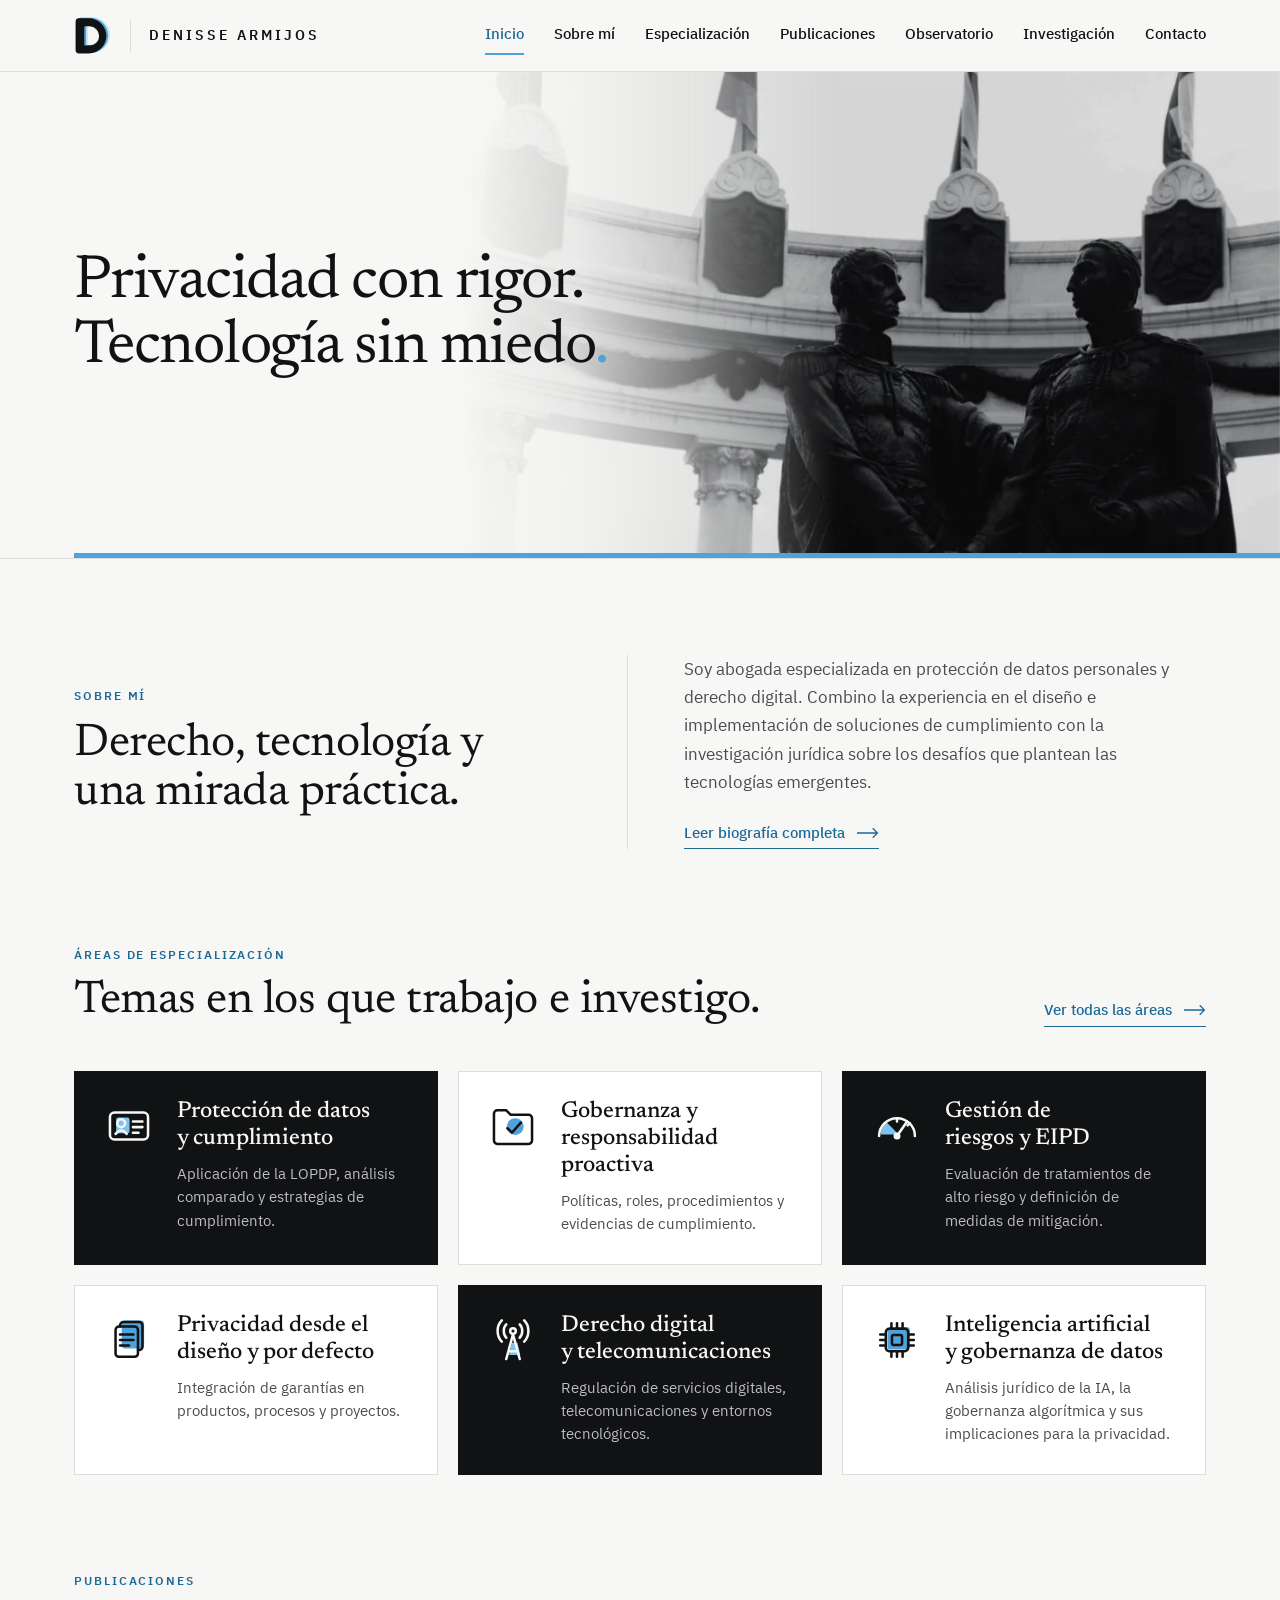
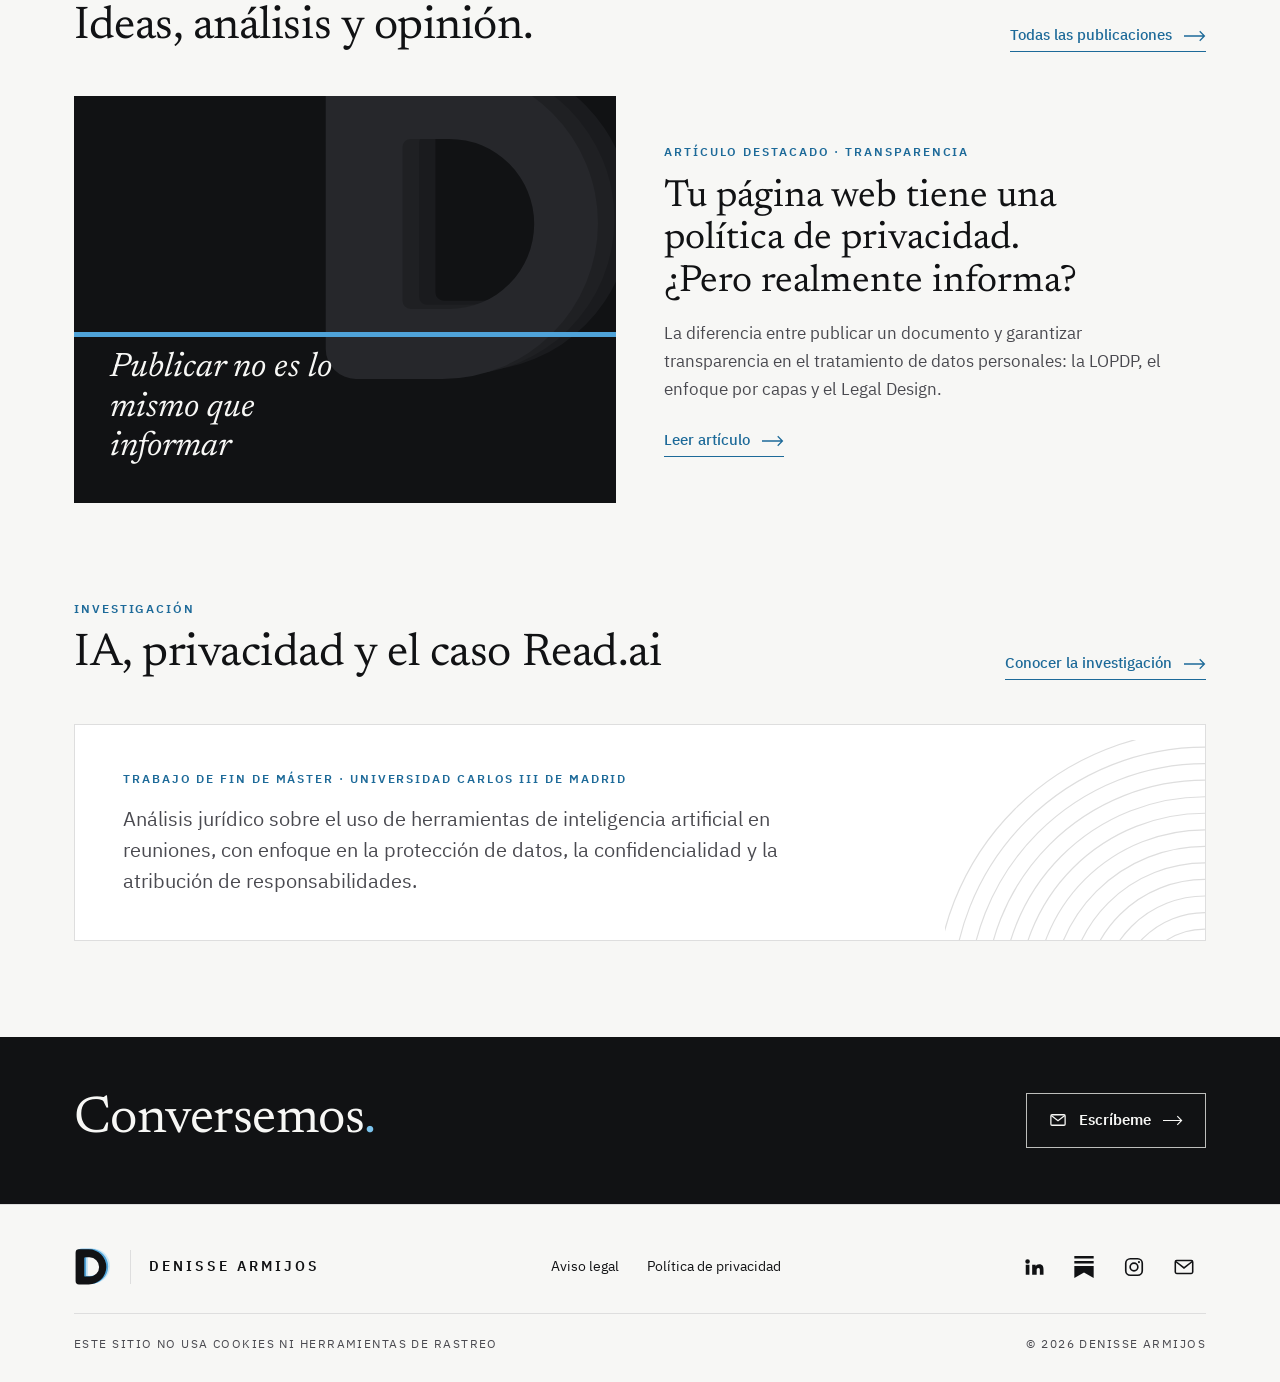
==== commit 7b019a7e: "Cambiar el acento naranja por celeste en toda la web Co-Authored-By: Claude Opus 5.5 <noreply@anthro" ====
--- a/index.html
+++ b/index.html
@@ -16,7 +16,7 @@
 <meta name="twitter:card" content="summary_large_image">
 <link rel="canonical" href="https://darmijosflores.github.io/">
 <link rel="stylesheet" href="fonts.css">
-<link rel="stylesheet" href="styles.css?v=20261123a">
+<link rel="stylesheet" href="styles.css?v=20261123b">
 <link rel="icon" href="favicon.svg" type="image/svg+xml">
 <link rel="apple-touch-icon" href="apple-touch-icon.png">
 <script>if('IntersectionObserver' in window && !matchMedia('(prefers-reduced-motion: reduce)').matches) document.documentElement.classList.add('anim');</script>
@@ -82,8 +82,8 @@
 <body>
 <svg width="0" height="0" style="position:absolute" aria-hidden="true">
   <symbol id="logo-d" viewBox="90 68 245 252">
-    <path style="fill:var(--d2,#E7C0AF)" fill-rule="evenodd" transform="translate(24,-6)" d="M122 83 H185 A113.5 113.5 0 0 1 185 310 H122 A22 22 0 0 1 100 288 V105 A22 22 0 0 1 122 83 Z M162 135 H190 A62 62 0 0 1 190 259 H162 A6 6 0 0 1 156 253 V141 A6 6 0 0 1 162 135 Z"/>
-    <path style="fill:var(--d1,#C2410C)" fill-rule="evenodd" transform="translate(12,-3)" d="M122 83 H185 A113.5 113.5 0 0 1 185 310 H122 A22 22 0 0 1 100 288 V105 A22 22 0 0 1 122 83 Z M162 135 H190 A62 62 0 0 1 190 259 H162 A6 6 0 0 1 156 253 V141 A6 6 0 0 1 162 135 Z"/>
+    <path style="fill:var(--d2,#CBE6F5)" fill-rule="evenodd" transform="translate(24,-6)" d="M122 83 H185 A113.5 113.5 0 0 1 185 310 H122 A22 22 0 0 1 100 288 V105 A22 22 0 0 1 122 83 Z M162 135 H190 A62 62 0 0 1 190 259 H162 A6 6 0 0 1 156 253 V141 A6 6 0 0 1 162 135 Z"/>
+    <path style="fill:var(--d1,#4FA3D9)" fill-rule="evenodd" transform="translate(12,-3)" d="M122 83 H185 A113.5 113.5 0 0 1 185 310 H122 A22 22 0 0 1 100 288 V105 A22 22 0 0 1 122 83 Z M162 135 H190 A62 62 0 0 1 190 259 H162 A6 6 0 0 1 156 253 V141 A6 6 0 0 1 162 135 Z"/>
     <path fill="currentColor" fill-rule="evenodd" d="M122 83 H185 A113.5 113.5 0 0 1 185 310 H122 A22 22 0 0 1 100 288 V105 A22 22 0 0 1 122 83 Z M162 135 H190 A62 62 0 0 1 190 259 H162 A6 6 0 0 1 156 253 V141 A6 6 0 0 1 162 135 Z"/>
   </symbol>
   <symbol id="arrow" viewBox="0 0 28 14"><path d="M0 7h26M20 1l6 6-6 6" fill="none" stroke="currentColor" stroke-width="1.6"/></symbol>
@@ -93,18 +93,18 @@
   <symbol id="substack" viewBox="0 0 24 24"><path fill="currentColor" d="M22.54 8.24H1.46V5.41h21.08v2.83zM1.46 10.81V24L12 18.11 22.54 24V10.81H1.46zM22.54 0H1.46v2.84h21.08V0z"/></symbol>
   <symbol id="instagram" viewBox="0 0 24 24"><rect x="3" y="3" width="18" height="18" rx="5" fill="none" stroke="currentColor" stroke-width="1.8"/><circle cx="12" cy="12" r="4.2" fill="none" stroke="currentColor" stroke-width="1.8"/><circle cx="17.4" cy="6.6" r="1.2" fill="currentColor"/></symbol>
   <symbol id="copy" viewBox="0 0 24 24"><rect x="8" y="8" width="13" height="13" fill="none" stroke="currentColor" stroke-width="1.7"/><path d="M16 8V3H3v13h5" fill="none" stroke="currentColor" stroke-width="1.7"/></symbol>
-  <symbol id="i-datos-personales" viewBox="0 0 100 100"><g style="fill:var(--ic-fill,#C2410C)" transform="translate(3,-3)"><rect x="24" y="38" width="24" height="28" rx="4"/></g><g style="fill:none;stroke:var(--ic-line,#111214);stroke-width:4.5;stroke-linecap:round;stroke-linejoin:round"><rect x="16" y="26" width="68" height="48" rx="8"/><circle cx="36" cy="45" r="7"/><path d="M26 64 Q36 52 46 64"/><path d="M57 42 H74 M57 52 H74 M57 62 H67"/></g></symbol>
-  <symbol id="i-politica-por-capas" viewBox="0 0 100 100"><g style="fill:var(--ic-fill,#C2410C)" transform="translate(3,-3)"><rect x="34" y="18" width="40" height="50" rx="6"/></g><g style="fill:none;stroke:var(--ic-line,#111214);stroke-width:4.5;stroke-linecap:round;stroke-linejoin:round"><path d="M34 26 V24 a6 6 0 0 1 6 -6 H68 a6 6 0 0 1 6 6 V62 a6 6 0 0 1 -6 6 H66"/><rect x="26" y="26" width="40" height="54" rx="6"/><path d="M34 40 H58 M34 50 H58 M34 60 H50"/></g></symbol>
-  <symbol id="i-base-legal" viewBox="0 0 100 100"><g style="fill:var(--ic-fill,#C2410C)" transform="translate(3,-3)"><rect x="30" y="62" width="40" height="18" rx="4"/></g><g style="fill:none;stroke:var(--ic-line,#111214);stroke-width:4.5;stroke-linecap:round;stroke-linejoin:round"><path d="M64 16 H32 a6 6 0 0 0 -6 6 V78 a6 6 0 0 0 6 6 H68 a6 6 0 0 0 6 -6 V26 Z M64 16 V26 H74"/><path d="M56 30 C54 26 44 26 44 31 C44 36 56 36 56 41 C56 45 52 47 48 47"/><path d="M44 54 C46 58 56 58 56 53 C56 48 44 48 44 43 C44 39 48 37 52 37"/><path d="M36 72 H64"/></g></symbol>
-  <symbol id="i-evidencia" viewBox="0 0 100 100"><g style="fill:var(--ic-fill,#C2410C)" transform="translate(3,-3)"><circle cx="51" cy="54" r="15"/></g><g style="fill:none;stroke:var(--ic-line,#111214);stroke-width:4.5;stroke-linecap:round;stroke-linejoin:round"><path d="M16 76 V28 a6 6 0 0 1 6 -6 H38 L46 30 H78 a6 6 0 0 1 6 6 V76 a6 6 0 0 1 -6 6 H22 a6 6 0 0 1 -6 -6 Z"/><path d="M40 54 L48 62 L64 44"/></g></symbol>
-  <symbol id="i-evaluacion-de-impacto" viewBox="0 0 100 100"><g style="fill:var(--ic-fill,#C2410C)" transform="translate(3,-3)"><path d="M50 68 L18 68 A32 32 0 0 1 27.4 45.4 Z"/></g><g style="fill:none;stroke:var(--ic-line,#111214);stroke-width:4.5;stroke-linecap:round;stroke-linejoin:round"><path d="M18 68 A32 32 0 0 1 82 68"/><path d="M50 68 L68 42"/><circle cx="50" cy="68" r="4"/><path d="M50 36 V42 M73 45 L69 49"/></g></symbol>
-  <symbol id="i-riesgo" viewBox="0 0 100 100"><g style="fill:var(--ic-fill,#C2410C)" transform="translate(3,-3)"><path d="M32 60 H68 L78 78 H22 Z"/></g><g style="fill:none;stroke:var(--ic-line,#111214);stroke-width:4.5;stroke-linecap:round;stroke-linejoin:round"><path d="M50 16 L86 80 H14 Z"/><path d="M50 38 V56 M50 68 V68.5"/></g></symbol>
-  <symbol id="i-contrato-con-encargado" viewBox="0 0 100 100"><g style="fill:var(--ic-fill,#C2410C)" transform="translate(3,-3)"><rect x="54" y="30" width="32" height="44" rx="5"/></g><g style="fill:none;stroke:var(--ic-line,#111214);stroke-width:4.5;stroke-linecap:round;stroke-linejoin:round"><rect x="14" y="26" width="32" height="44" rx="5"/><rect x="54" y="30" width="32" height="44" rx="5"/><path d="M21 38 H39 M21 47 H39 M61 42 H79 M61 51 H79"/><path d="M38 62 Q50 80 62 66"/></g></symbol>
-  <symbol id="i-inteligencia-artificial" viewBox="0 0 100 100"><g style="fill:var(--ic-fill,#C2410C)" transform="translate(3,-3)"><rect x="30" y="30" width="40" height="40" rx="6"/></g><g style="fill:none;stroke:var(--ic-line,#111214);stroke-width:4.5;stroke-linecap:round;stroke-linejoin:round"><rect x="30" y="30" width="40" height="40" rx="6"/><rect x="41" y="41" width="18" height="18" rx="3"/><path d="M40 30 V20 M50 30 V20 M60 30 V20 M40 70 V80 M50 70 V80 M60 70 V80 M30 40 H20 M30 50 H20 M30 60 H20 M70 40 H80 M70 50 H80 M70 60 H80"/></g></symbol>
-  <symbol id="i-ciberseguridad" viewBox="0 0 100 100"><g style="fill:var(--ic-fill,#C2410C)" transform="translate(3,-3)"><circle cx="34" cy="50" r="14"/></g><g style="fill:none;stroke:var(--ic-line,#111214);stroke-width:4.5;stroke-linecap:round;stroke-linejoin:round"><circle cx="34" cy="50" r="14"/><circle cx="34" cy="50" r="4"/><path d="M48 50 H84 M72 50 V62 M82 50 V58"/></g></symbol>
-  <symbol id="i-conectividad" viewBox="0 0 100 100"><g style="fill:var(--ic-fill,#C2410C)" transform="translate(3,-3)"><path d="M45 58 L40 80 H60 L55 58 Z"/></g><g style="fill:none;stroke:var(--ic-line,#111214);stroke-width:4.5;stroke-linecap:round;stroke-linejoin:round"><circle cx="50" cy="34" r="5"/><path d="M50 40 L38 84 M50 40 L62 84 M42 70 H58"/><path d="M38 22 C32 28 32 40 38 46 M30 15 C20 25 20 43 30 53 M62 22 C68 28 68 40 62 46 M70 15 C80 25 80 43 70 53"/></g></symbol>
-  <symbol id="i-resolucion-de-autoridad" viewBox="0 0 100 100"><g style="fill:var(--ic-fill,#C2410C)" transform="translate(3,-3)"><circle cx="62" cy="68" r="11"/></g><g style="fill:none;stroke:var(--ic-line,#111214);stroke-width:4.5;stroke-linecap:round;stroke-linejoin:round"><path d="M64 16 H32 a6 6 0 0 0 -6 6 V78 a6 6 0 0 0 6 6 H68 a6 6 0 0 0 6 -6 V26 Z M64 16 V26 H74"/><path d="M34 34 H56 M34 44 H66 M34 54 H58"/><circle cx="62" cy="68" r="11"/><path d="M57 68 L61 72 L68 64"/></g></symbol>
-  <symbol id="i-analisis" viewBox="0 0 100 100"><g style="fill:var(--ic-fill,#C2410C)" transform="translate(3,-3)"><circle cx="42" cy="42" r="18"/></g><g style="fill:none;stroke:var(--ic-line,#111214);stroke-width:4.5;stroke-linecap:round;stroke-linejoin:round"><circle cx="42" cy="42" r="22"/><path d="M58 58 L82 82 M32 38 a11 11 0 0 1 11 -9"/></g></symbol>
+  <symbol id="i-datos-personales" viewBox="0 0 100 100"><g style="fill:var(--ic-fill,#4FA3D9)" transform="translate(3,-3)"><rect x="24" y="38" width="24" height="28" rx="4"/></g><g style="fill:none;stroke:var(--ic-line,#111214);stroke-width:4.5;stroke-linecap:round;stroke-linejoin:round"><rect x="16" y="26" width="68" height="48" rx="8"/><circle cx="36" cy="45" r="7"/><path d="M26 64 Q36 52 46 64"/><path d="M57 42 H74 M57 52 H74 M57 62 H67"/></g></symbol>
+  <symbol id="i-politica-por-capas" viewBox="0 0 100 100"><g style="fill:var(--ic-fill,#4FA3D9)" transform="translate(3,-3)"><rect x="34" y="18" width="40" height="50" rx="6"/></g><g style="fill:none;stroke:var(--ic-line,#111214);stroke-width:4.5;stroke-linecap:round;stroke-linejoin:round"><path d="M34 26 V24 a6 6 0 0 1 6 -6 H68 a6 6 0 0 1 6 6 V62 a6 6 0 0 1 -6 6 H66"/><rect x="26" y="26" width="40" height="54" rx="6"/><path d="M34 40 H58 M34 50 H58 M34 60 H50"/></g></symbol>
+  <symbol id="i-base-legal" viewBox="0 0 100 100"><g style="fill:var(--ic-fill,#4FA3D9)" transform="translate(3,-3)"><rect x="30" y="62" width="40" height="18" rx="4"/></g><g style="fill:none;stroke:var(--ic-line,#111214);stroke-width:4.5;stroke-linecap:round;stroke-linejoin:round"><path d="M64 16 H32 a6 6 0 0 0 -6 6 V78 a6 6 0 0 0 6 6 H68 a6 6 0 0 0 6 -6 V26 Z M64 16 V26 H74"/><path d="M56 30 C54 26 44 26 44 31 C44 36 56 36 56 41 C56 45 52 47 48 47"/><path d="M44 54 C46 58 56 58 56 53 C56 48 44 48 44 43 C44 39 48 37 52 37"/><path d="M36 72 H64"/></g></symbol>
+  <symbol id="i-evidencia" viewBox="0 0 100 100"><g style="fill:var(--ic-fill,#4FA3D9)" transform="translate(3,-3)"><circle cx="51" cy="54" r="15"/></g><g style="fill:none;stroke:var(--ic-line,#111214);stroke-width:4.5;stroke-linecap:round;stroke-linejoin:round"><path d="M16 76 V28 a6 6 0 0 1 6 -6 H38 L46 30 H78 a6 6 0 0 1 6 6 V76 a6 6 0 0 1 -6 6 H22 a6 6 0 0 1 -6 -6 Z"/><path d="M40 54 L48 62 L64 44"/></g></symbol>
+  <symbol id="i-evaluacion-de-impacto" viewBox="0 0 100 100"><g style="fill:var(--ic-fill,#4FA3D9)" transform="translate(3,-3)"><path d="M50 68 L18 68 A32 32 0 0 1 27.4 45.4 Z"/></g><g style="fill:none;stroke:var(--ic-line,#111214);stroke-width:4.5;stroke-linecap:round;stroke-linejoin:round"><path d="M18 68 A32 32 0 0 1 82 68"/><path d="M50 68 L68 42"/><circle cx="50" cy="68" r="4"/><path d="M50 36 V42 M73 45 L69 49"/></g></symbol>
+  <symbol id="i-riesgo" viewBox="0 0 100 100"><g style="fill:var(--ic-fill,#4FA3D9)" transform="translate(3,-3)"><path d="M32 60 H68 L78 78 H22 Z"/></g><g style="fill:none;stroke:var(--ic-line,#111214);stroke-width:4.5;stroke-linecap:round;stroke-linejoin:round"><path d="M50 16 L86 80 H14 Z"/><path d="M50 38 V56 M50 68 V68.5"/></g></symbol>
+  <symbol id="i-contrato-con-encargado" viewBox="0 0 100 100"><g style="fill:var(--ic-fill,#4FA3D9)" transform="translate(3,-3)"><rect x="54" y="30" width="32" height="44" rx="5"/></g><g style="fill:none;stroke:var(--ic-line,#111214);stroke-width:4.5;stroke-linecap:round;stroke-linejoin:round"><rect x="14" y="26" width="32" height="44" rx="5"/><rect x="54" y="30" width="32" height="44" rx="5"/><path d="M21 38 H39 M21 47 H39 M61 42 H79 M61 51 H79"/><path d="M38 62 Q50 80 62 66"/></g></symbol>
+  <symbol id="i-inteligencia-artificial" viewBox="0 0 100 100"><g style="fill:var(--ic-fill,#4FA3D9)" transform="translate(3,-3)"><rect x="30" y="30" width="40" height="40" rx="6"/></g><g style="fill:none;stroke:var(--ic-line,#111214);stroke-width:4.5;stroke-linecap:round;stroke-linejoin:round"><rect x="30" y="30" width="40" height="40" rx="6"/><rect x="41" y="41" width="18" height="18" rx="3"/><path d="M40 30 V20 M50 30 V20 M60 30 V20 M40 70 V80 M50 70 V80 M60 70 V80 M30 40 H20 M30 50 H20 M30 60 H20 M70 40 H80 M70 50 H80 M70 60 H80"/></g></symbol>
+  <symbol id="i-ciberseguridad" viewBox="0 0 100 100"><g style="fill:var(--ic-fill,#4FA3D9)" transform="translate(3,-3)"><circle cx="34" cy="50" r="14"/></g><g style="fill:none;stroke:var(--ic-line,#111214);stroke-width:4.5;stroke-linecap:round;stroke-linejoin:round"><circle cx="34" cy="50" r="14"/><circle cx="34" cy="50" r="4"/><path d="M48 50 H84 M72 50 V62 M82 50 V58"/></g></symbol>
+  <symbol id="i-conectividad" viewBox="0 0 100 100"><g style="fill:var(--ic-fill,#4FA3D9)" transform="translate(3,-3)"><path d="M45 58 L40 80 H60 L55 58 Z"/></g><g style="fill:none;stroke:var(--ic-line,#111214);stroke-width:4.5;stroke-linecap:round;stroke-linejoin:round"><circle cx="50" cy="34" r="5"/><path d="M50 40 L38 84 M50 40 L62 84 M42 70 H58"/><path d="M38 22 C32 28 32 40 38 46 M30 15 C20 25 20 43 30 53 M62 22 C68 28 68 40 62 46 M70 15 C80 25 80 43 70 53"/></g></symbol>
+  <symbol id="i-resolucion-de-autoridad" viewBox="0 0 100 100"><g style="fill:var(--ic-fill,#4FA3D9)" transform="translate(3,-3)"><circle cx="62" cy="68" r="11"/></g><g style="fill:none;stroke:var(--ic-line,#111214);stroke-width:4.5;stroke-linecap:round;stroke-linejoin:round"><path d="M64 16 H32 a6 6 0 0 0 -6 6 V78 a6 6 0 0 0 6 6 H68 a6 6 0 0 0 6 -6 V26 Z M64 16 V26 H74"/><path d="M34 34 H56 M34 44 H66 M34 54 H58"/><circle cx="62" cy="68" r="11"/><path d="M57 68 L61 72 L68 64"/></g></symbol>
+  <symbol id="i-analisis" viewBox="0 0 100 100"><g style="fill:var(--ic-fill,#4FA3D9)" transform="translate(3,-3)"><circle cx="42" cy="42" r="18"/></g><g style="fill:none;stroke:var(--ic-line,#111214);stroke-width:4.5;stroke-linecap:round;stroke-linejoin:round"><circle cx="42" cy="42" r="22"/><path d="M58 58 L82 82 M32 38 a11 11 0 0 1 11 -9"/></g></symbol>
 </svg>
 
 <a class="skip" href="#contenido">Saltar al contenido</a>
@@ -253,6 +253,6 @@
   </div>
 </footer>
 
-<script src="site.js?v=20261123a" defer></script>
+<script src="site.js?v=20261123b" defer></script>
 </body>
 </html>
--- a/styles.css
+++ b/styles.css
@@ -1,13 +1,13 @@
 /* Estilos compartidos — marca Denisse Armijos
-   Fondo papel, negro para textos y bloques, un solo acento naranja ladrillo.
+   Fondo papel, negro para textos y bloques, un solo acento celeste.
    Títulos en Newsreader, textos e interfaz en IBM Plex Sans. */
 :root {
   --tinta: #111214;        /* negro: textos, logotipo, bloques */
   --papel: #F7F7F5;        /* fondos */
-  --senal: #C2410C;        /* naranja ladrillo: acento */
-  --senal-texto: #B23A0A;  /* naranja para textos pequeños sobre claro */
-  --senal-claro: #E8692F;  /* naranja sobre fondo negro */
-  --senal-suave: #F4A27A;  /* etiquetas pequeñas sobre fondo negro */
+  --senal: #4FA3D9;        /* celeste: acento */
+  --senal-texto: #1D6A99;  /* celeste para textos pequeños sobre claro */
+  --senal-claro: #7CC4EE;  /* celeste sobre fondo negro */
+  --senal-suave: #A9D8F2;  /* etiquetas pequeñas sobre fondo negro */
   --niebla: #DEDEDE;       /* líneas y bordes */
   --blanco: #FFFFFF;
   --texto-2: #4A4A50;      /* texto secundario sobre claro */
@@ -38,8 +38,8 @@
 .date svg { width: 18px; height: 18px; flex: none; }
 
 /* Isotipo e iconos: sus colores se controlan con variables */
-.mark { --d1: var(--senal); --d2: #E7C0AF; color: var(--tinta); }
-.mark.on-dark { --d1: var(--senal); --d2: #69362A; color: var(--papel); }
+.mark { --d1: var(--senal); --d2: #CBE6F5; color: var(--tinta); }
+.mark.on-dark { --d1: var(--senal); --d2: #1E4A63; color: var(--papel); }
 .ico { width: 56px; height: 56px; flex: none; --ic-line: var(--tinta); --ic-fill: var(--senal); }
 
 /* Enlace con flecha */
@@ -49,8 +49,8 @@
 .on-blue .more, .more.light { color: var(--senal-suave); }
 
 /* Botones */
-.btn { font-family: var(--body); display: inline-flex; align-items: center; gap: 12px; font-size: 15px; font-weight: 600; text-decoration: none; background: var(--senal); color: var(--blanco); border: 1px solid var(--senal); padding: 14px 22px; cursor: pointer; }
-.btn:hover { background: var(--senal-texto); border-color: var(--senal-texto); }
+.btn { font-family: var(--body); display: inline-flex; align-items: center; gap: 12px; font-size: 15px; font-weight: 600; text-decoration: none; background: var(--senal); color: var(--tinta); border: 1px solid var(--senal); padding: 14px 22px; cursor: pointer; }
+.btn:hover { background: var(--senal-texto); border-color: var(--senal-texto); color: var(--blanco); }
 .btn.line { background: transparent; color: var(--tinta); border-color: var(--tinta); }
 .btn.line:hover { background: var(--tinta); color: var(--papel); }
 .btn.ghost { background: transparent; color: var(--papel); border-color: rgba(247,247,245,.75); }
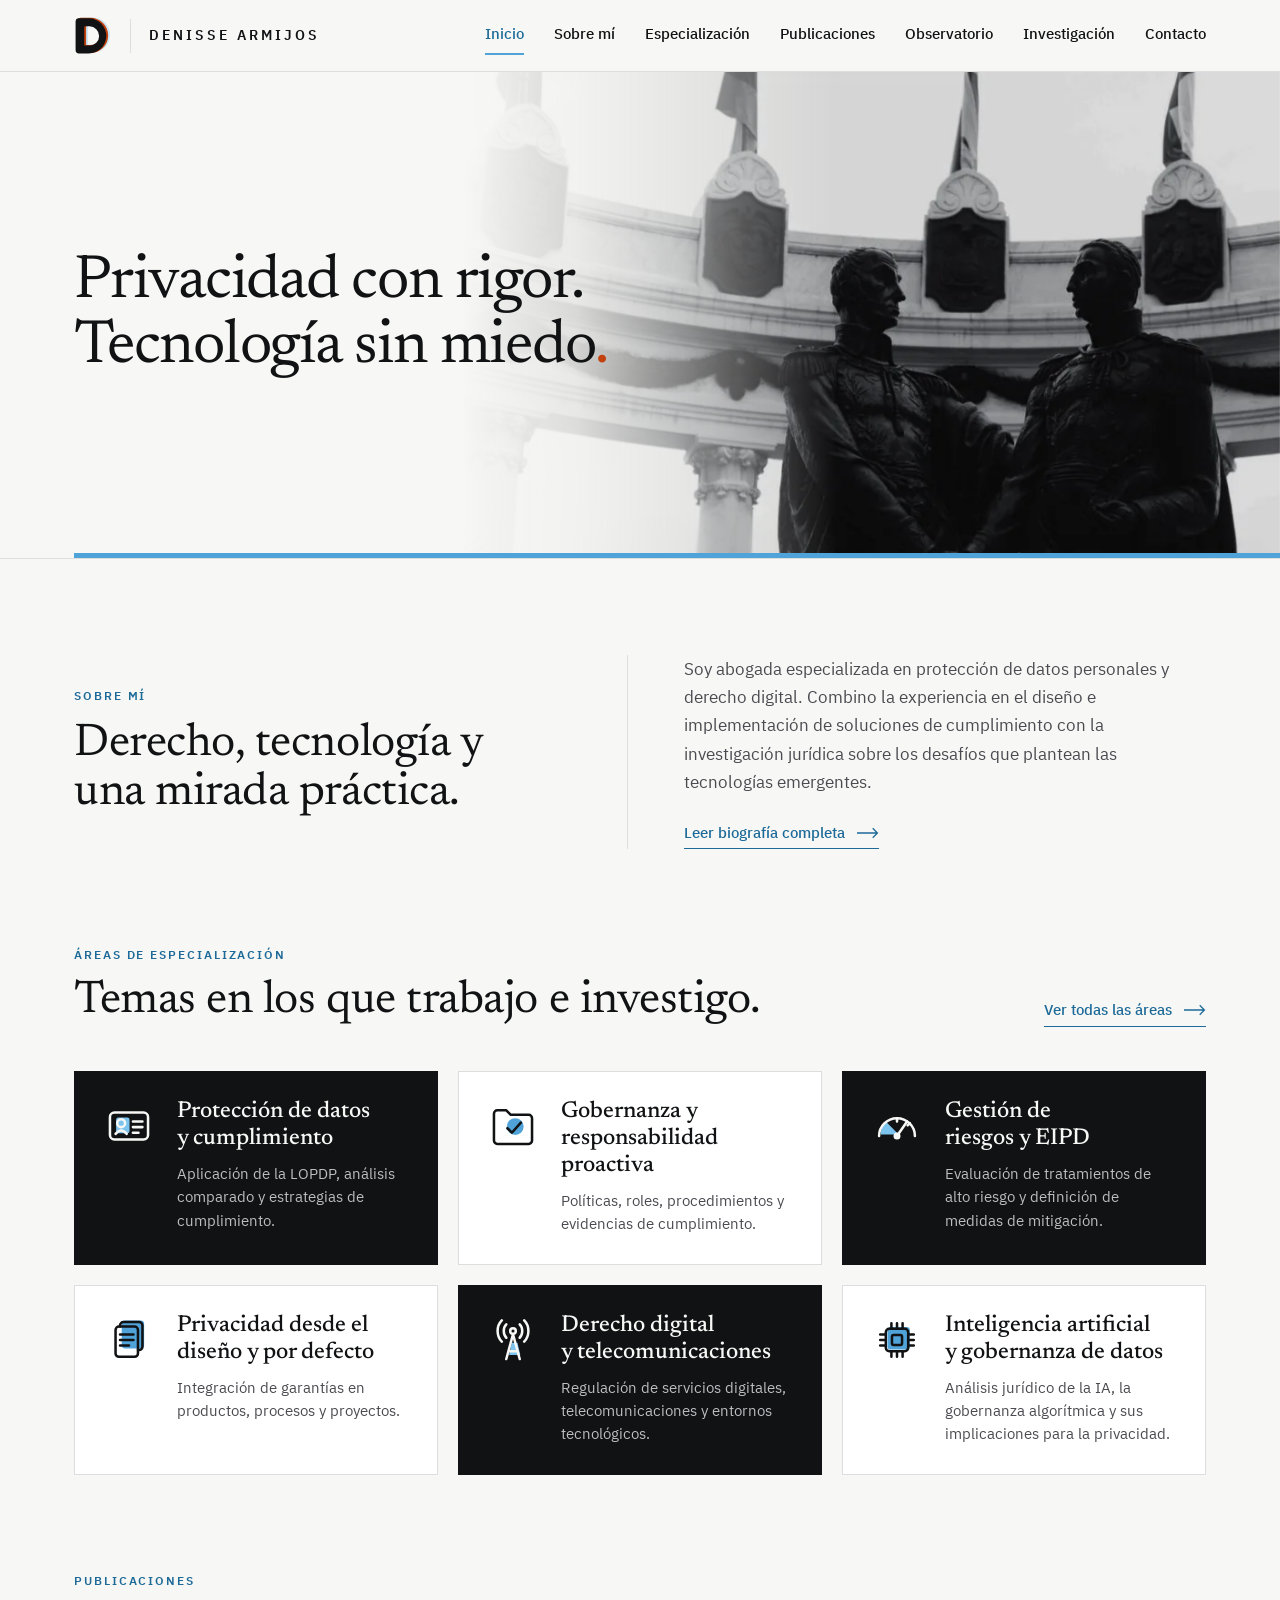
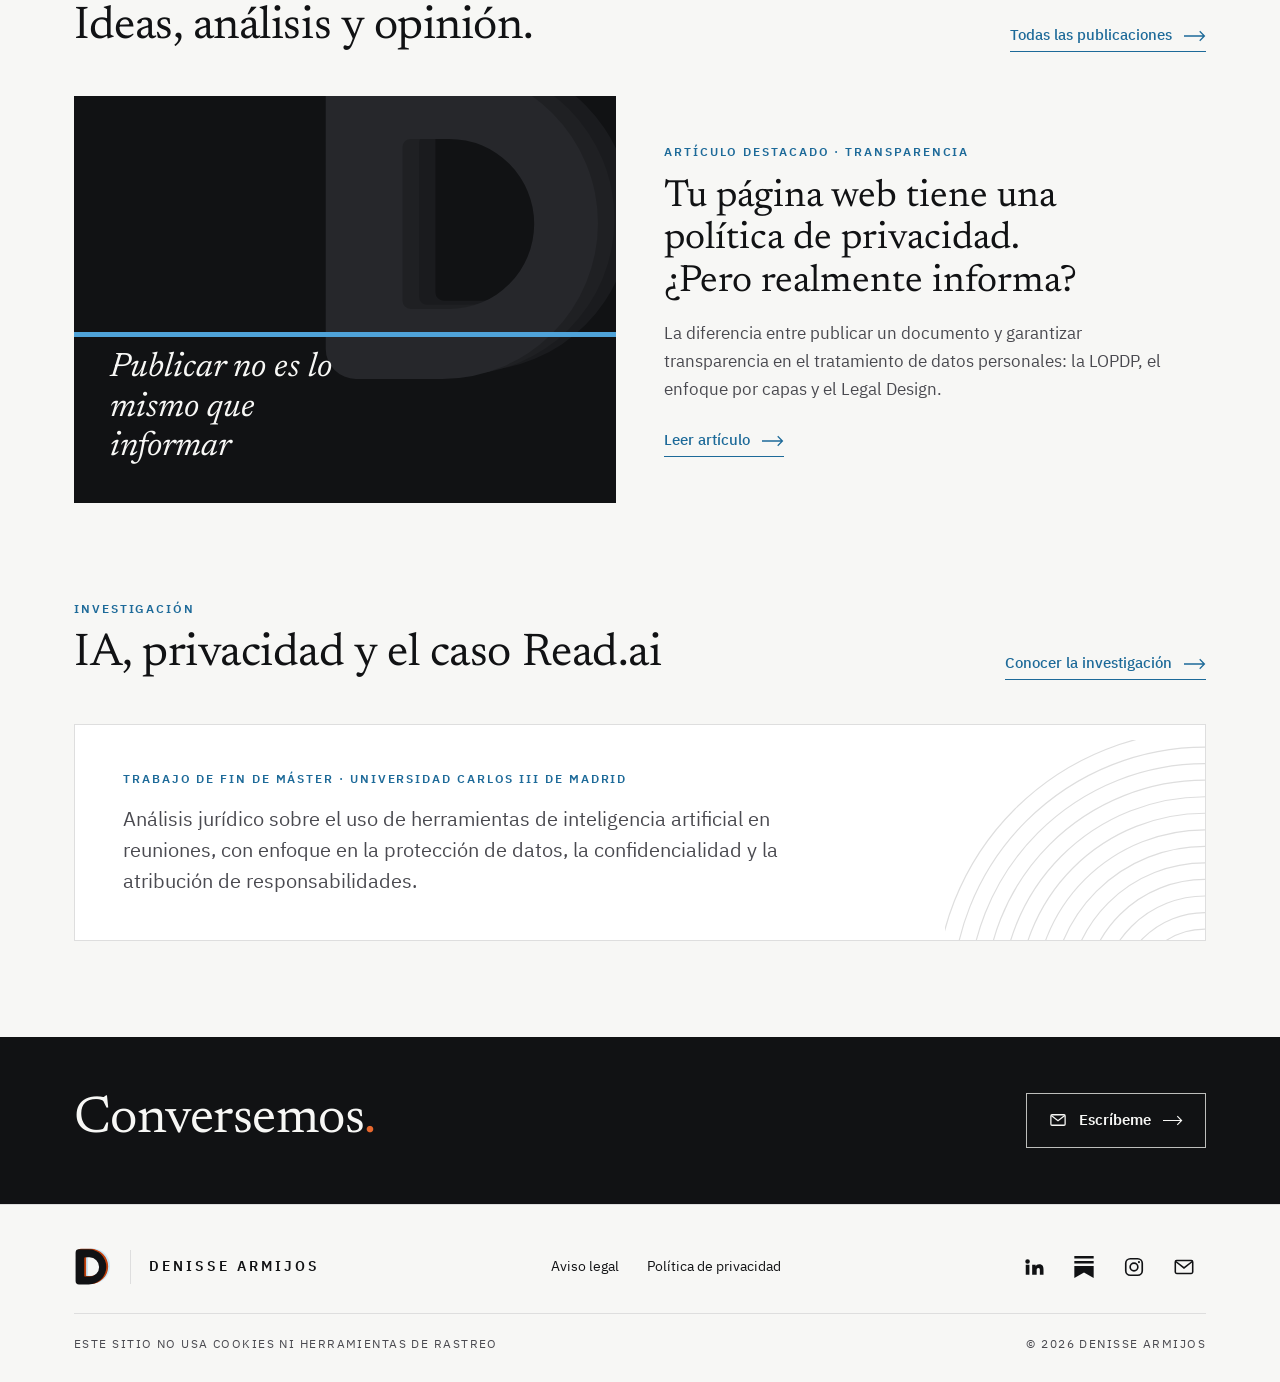
==== commit e6665c6d: "Paleta final: negro, beige, celeste como acento y naranja en los detalles Co-Authored-By: Claude Opu" ====
--- a/index.html
+++ b/index.html
@@ -16,7 +16,7 @@
 <meta name="twitter:card" content="summary_large_image">
 <link rel="canonical" href="https://darmijosflores.github.io/">
 <link rel="stylesheet" href="fonts.css">
-<link rel="stylesheet" href="styles.css?v=20261123b">
+<link rel="stylesheet" href="styles.css?v=20261123c">
 <link rel="icon" href="favicon.svg" type="image/svg+xml">
 <link rel="apple-touch-icon" href="apple-touch-icon.png">
 <script>if('IntersectionObserver' in window && !matchMedia('(prefers-reduced-motion: reduce)').matches) document.documentElement.classList.add('anim');</script>
@@ -35,7 +35,7 @@
 .hero h1 { font-family: var(--display); font-weight: 400; font-size: clamp(40px, 4.8vw, 68px); line-height: 1.06; letter-spacing: -.02em; margin: 0; }
 .hero h1 .l { display: block; white-space: nowrap; }
 @media (max-width: 760px) { .hero h1 .l { white-space: normal; } }
-.hero h1 .punto { color: var(--senal); }
+.hero h1 .punto { color: var(--naranja); }
 .hero .lede { margin: 26px 0 0; max-width: 34ch; font-size: 18px; line-height: 1.5; color: var(--texto-2); }
 .hero .line { position: absolute; z-index: 1; left: var(--rule-left, 24px); right: 0; bottom: 0; height: 5px; background: var(--senal); transform-origin: left; }
 @media (min-width: 1228px) { .hero .line { --rule-left: calc((100vw - var(--max)) / 2 + 24px); } }
@@ -83,7 +83,7 @@
 <svg width="0" height="0" style="position:absolute" aria-hidden="true">
   <symbol id="logo-d" viewBox="90 68 245 252">
     <path style="fill:var(--d2,#CBE6F5)" fill-rule="evenodd" transform="translate(24,-6)" d="M122 83 H185 A113.5 113.5 0 0 1 185 310 H122 A22 22 0 0 1 100 288 V105 A22 22 0 0 1 122 83 Z M162 135 H190 A62 62 0 0 1 190 259 H162 A6 6 0 0 1 156 253 V141 A6 6 0 0 1 162 135 Z"/>
-    <path style="fill:var(--d1,#4FA3D9)" fill-rule="evenodd" transform="translate(12,-3)" d="M122 83 H185 A113.5 113.5 0 0 1 185 310 H122 A22 22 0 0 1 100 288 V105 A22 22 0 0 1 122 83 Z M162 135 H190 A62 62 0 0 1 190 259 H162 A6 6 0 0 1 156 253 V141 A6 6 0 0 1 162 135 Z"/>
+    <path style="fill:var(--d1,#C2410C)" fill-rule="evenodd" transform="translate(12,-3)" d="M122 83 H185 A113.5 113.5 0 0 1 185 310 H122 A22 22 0 0 1 100 288 V105 A22 22 0 0 1 122 83 Z M162 135 H190 A62 62 0 0 1 190 259 H162 A6 6 0 0 1 156 253 V141 A6 6 0 0 1 162 135 Z"/>
     <path fill="currentColor" fill-rule="evenodd" d="M122 83 H185 A113.5 113.5 0 0 1 185 310 H122 A22 22 0 0 1 100 288 V105 A22 22 0 0 1 122 83 Z M162 135 H190 A62 62 0 0 1 190 259 H162 A6 6 0 0 1 156 253 V141 A6 6 0 0 1 162 135 Z"/>
   </symbol>
   <symbol id="arrow" viewBox="0 0 28 14"><path d="M0 7h26M20 1l6 6-6 6" fill="none" stroke="currentColor" stroke-width="1.6"/></symbol>
@@ -253,6 +253,6 @@
   </div>
 </footer>
 
-<script src="site.js?v=20261123b" defer></script>
+<script src="site.js?v=20261123c" defer></script>
 </body>
 </html>
--- a/styles.css
+++ b/styles.css
@@ -1,5 +1,5 @@
 /* Estilos compartidos — marca Denisse Armijos
-   Fondo papel, negro para textos y bloques, un solo acento celeste.
+   Fondo papel, negro para textos y bloques, acento celeste y detalles en naranja.
    Títulos en Newsreader, textos e interfaz en IBM Plex Sans. */
 :root {
   --tinta: #111214;        /* negro: textos, logotipo, bloques */
@@ -7,6 +7,8 @@
   --senal: #4FA3D9;        /* celeste: acento */
   --senal-texto: #1D6A99;  /* celeste para textos pequeños sobre claro */
   --senal-claro: #7CC4EE;  /* celeste sobre fondo negro */
+  --naranja: #C2410C;      /* naranja: detalles (puntos finales y capa del logo) */
+  --naranja-claro: #E8692F;/* naranja sobre fondo negro */
   --senal-suave: #A9D8F2;  /* etiquetas pequeñas sobre fondo negro */
   --niebla: #DEDEDE;       /* líneas y bordes */
   --blanco: #FFFFFF;
@@ -38,8 +40,8 @@
 .date svg { width: 18px; height: 18px; flex: none; }
 
 /* Isotipo e iconos: sus colores se controlan con variables */
-.mark { --d1: var(--senal); --d2: #CBE6F5; color: var(--tinta); }
-.mark.on-dark { --d1: var(--senal); --d2: #1E4A63; color: var(--papel); }
+.mark { --d1: var(--naranja); --d2: #CBE6F5; color: var(--tinta); }
+.mark.on-dark { --d1: var(--naranja-claro); --d2: #1E4A63; color: var(--papel); }
 .ico { width: 56px; height: 56px; flex: none; --ic-line: var(--tinta); --ic-fill: var(--senal); }
 
 /* Enlace con flecha */
@@ -88,7 +90,7 @@
 .masthead .wrap { padding-block: 72px 88px; position: relative; }
 .masthead .kicker { display: block; margin-bottom: 18px; }
 .masthead h1 { font-family: var(--display); font-weight: 400; font-size: clamp(42px, 6vw, 76px); line-height: 1.02; letter-spacing: -.015em; margin: 0; max-width: 18ch; text-wrap: balance; }
-.masthead h1 .punto { color: var(--senal); }
+.masthead h1 .punto { color: var(--naranja); }
 .masthead .intro { font-size: clamp(17px, 1.6vw, 20px); line-height: 1.55; color: var(--texto-2); max-width: 58ch; margin: 24px 0 0; }
 .masthead .rule { position: absolute; left: var(--rule-left, 24px); right: 0; bottom: 0; height: 5px; background: var(--senal); }
 @media (min-width: 1228px) { .masthead .rule { --rule-left: calc((100vw - var(--max)) / 2 + 24px); } }
@@ -119,7 +121,7 @@
 .talk { background: var(--tinta); color: var(--papel); }
 .talk .wrap { display: flex; align-items: center; justify-content: space-between; flex-wrap: wrap; gap: 24px 48px; padding-block: 56px; }
 .talk .btn { margin-left: auto; }
-.talk h2 .punto { color: var(--senal-claro); }
+.talk h2 .punto { color: var(--naranja-claro); }
 .talk h2 { font-family: var(--display); font-weight: 400; font-size: clamp(36px, 4.4vw, 52px); line-height: 1; letter-spacing: -.01em; margin: 0; }
 @media (max-width: 600px) { .talk .wrap { padding-block: 44px; } }
 
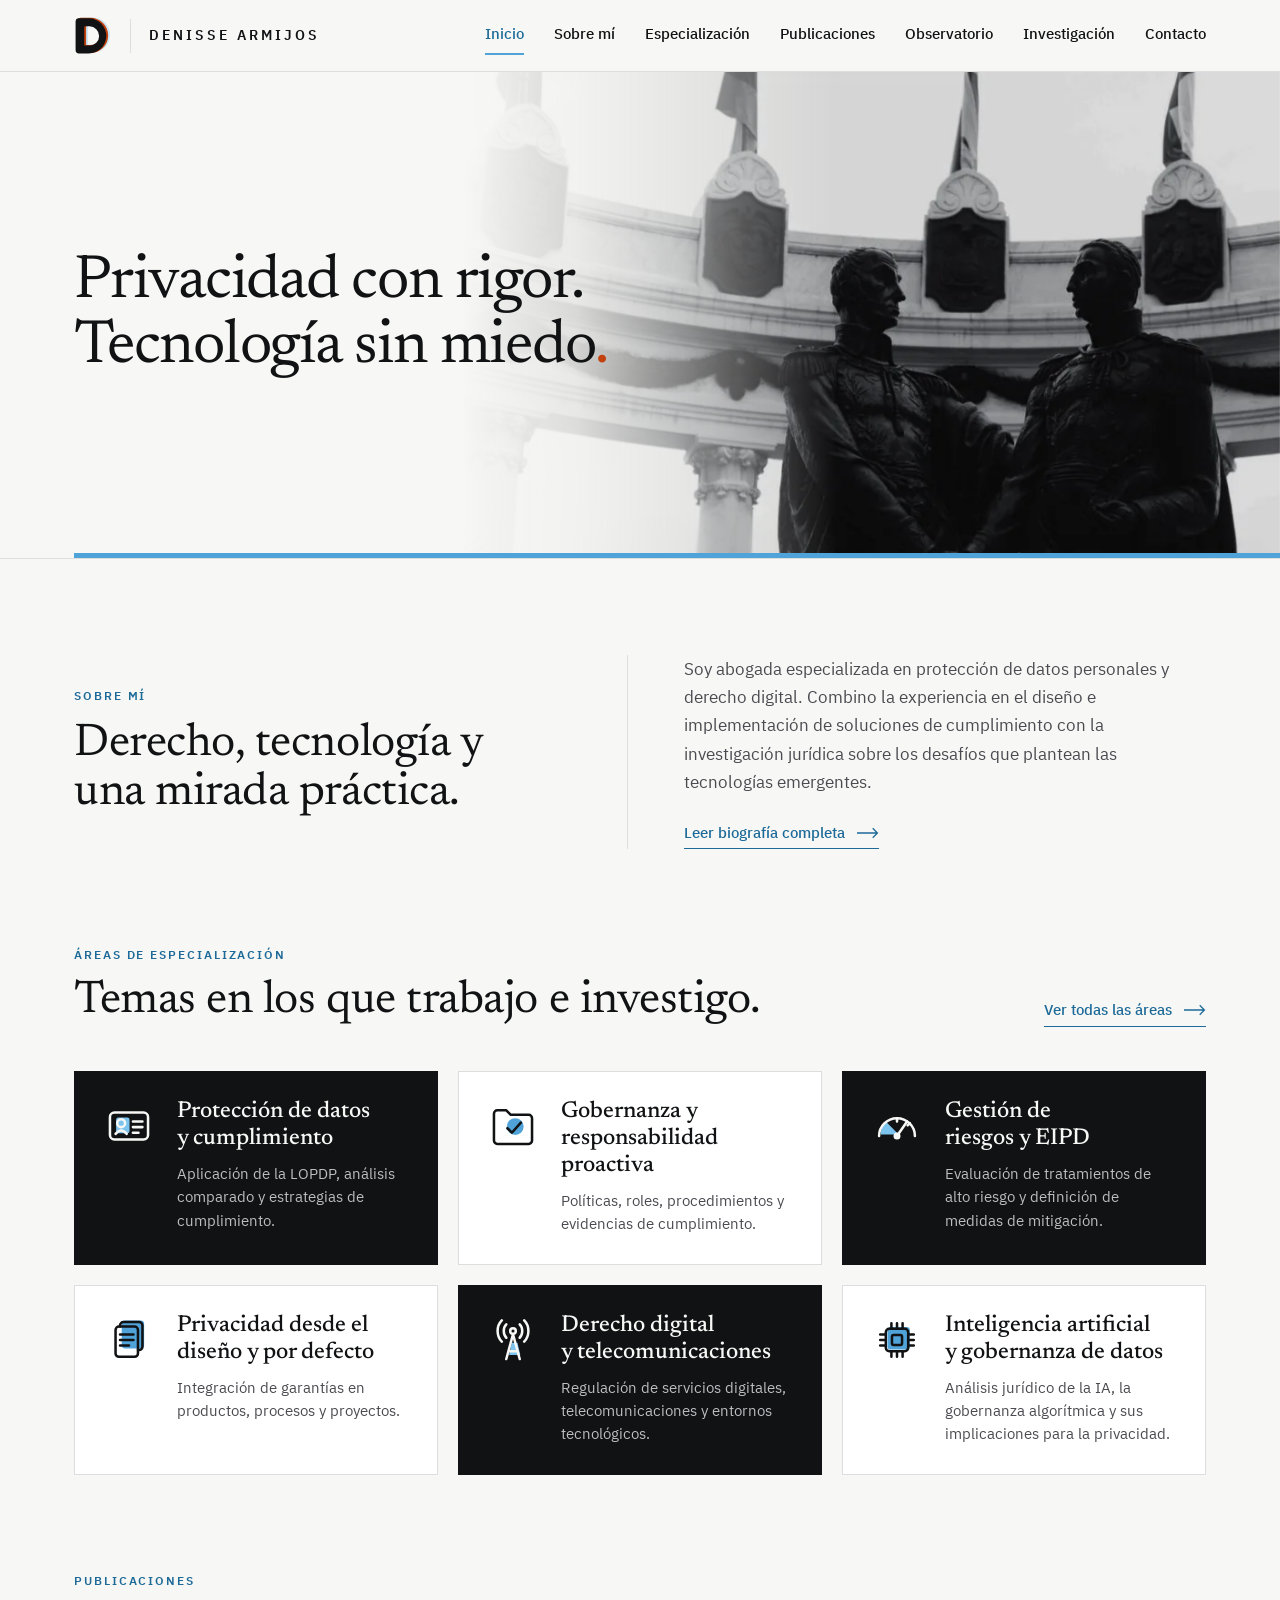
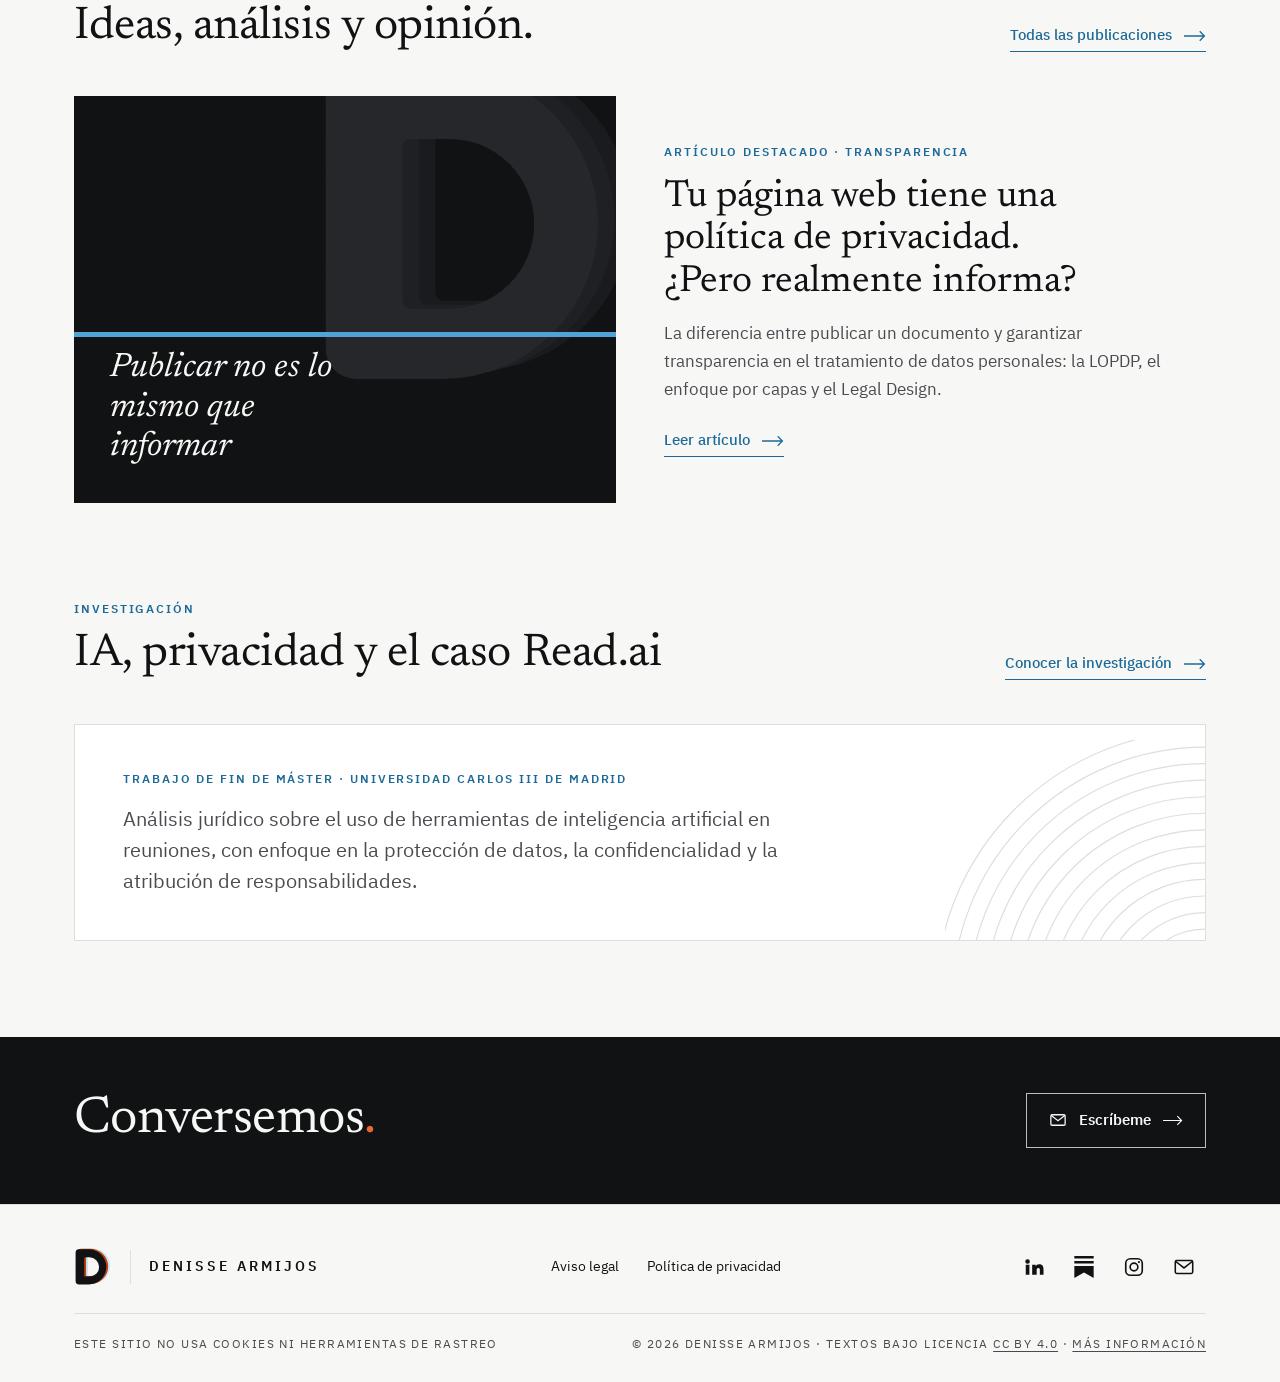
==== commit 830f784a: "Licencia CC BY 4.0 para los textos: nota en el pie y sección en el aviso legal Co-Authored-By: Claud" ====
--- a/index.html
+++ b/index.html
@@ -16,7 +16,7 @@
 <meta name="twitter:card" content="summary_large_image">
 <link rel="canonical" href="https://darmijosflores.github.io/">
 <link rel="stylesheet" href="fonts.css">
-<link rel="stylesheet" href="styles.css?v=20261123c">
+<link rel="stylesheet" href="styles.css?v=20261123d">
 <link rel="icon" href="favicon.svg" type="image/svg+xml">
 <link rel="apple-touch-icon" href="apple-touch-icon.png">
 <script>if('IntersectionObserver' in window && !matchMedia('(prefers-reduced-motion: reduce)').matches) document.documentElement.classList.add('anim');</script>
@@ -249,10 +249,10 @@
       <a href="https://www.instagram.com/denissearmijospdp/" target="_blank" rel="noopener" aria-label="Instagram de Denisse Armijos"><svg aria-hidden="true"><use href="#instagram"/></svg></a>
       <a href="mailto:darmijosflores@gmail.com" aria-label="Escribir a Denisse Armijos"><svg aria-hidden="true"><use href="#mail"/></svg></a>
     </div>
-    <div class="f-note"><span>Este sitio no usa cookies ni herramientas de rastreo</span><span>© 2026 Denisse Armijos</span></div>
+    <div class="f-note"><span>Este sitio no usa cookies ni herramientas de rastreo</span><span>© 2026 Denisse Armijos · Textos bajo licencia <a href="https://creativecommons.org/licenses/by/4.0/deed.es" target="_blank" rel="license noopener">CC BY 4.0</a> · <a href="aviso-legal.html#licencia">Más información</a></span></div>
   </div>
 </footer>
 
-<script src="site.js?v=20261123c" defer></script>
+<script src="site.js?v=20261123d" defer></script>
 </body>
 </html>
--- a/styles.css
+++ b/styles.css
@@ -139,6 +139,8 @@
 .f-social a { width: 44px; height: 44px; display: grid; place-items: center; color: var(--tinta); }
 .f-social a:hover { color: var(--senal-texto); }
 .f-social svg { width: 22px; height: 22px; }
+.f-note a { color: inherit; text-underline-offset: 3px; }
+.f-note a:hover { color: var(--senal-texto); }
 .f-note { flex-basis: 100%; display: flex; justify-content: space-between; flex-wrap: wrap; gap: 8px 24px; border-top: 1px solid var(--niebla); padding-top: 20px; font-size: 12px; letter-spacing: .12em; text-transform: uppercase; color: var(--texto-2); }
 
 /* ---------- Animación al hacer scroll ----------
